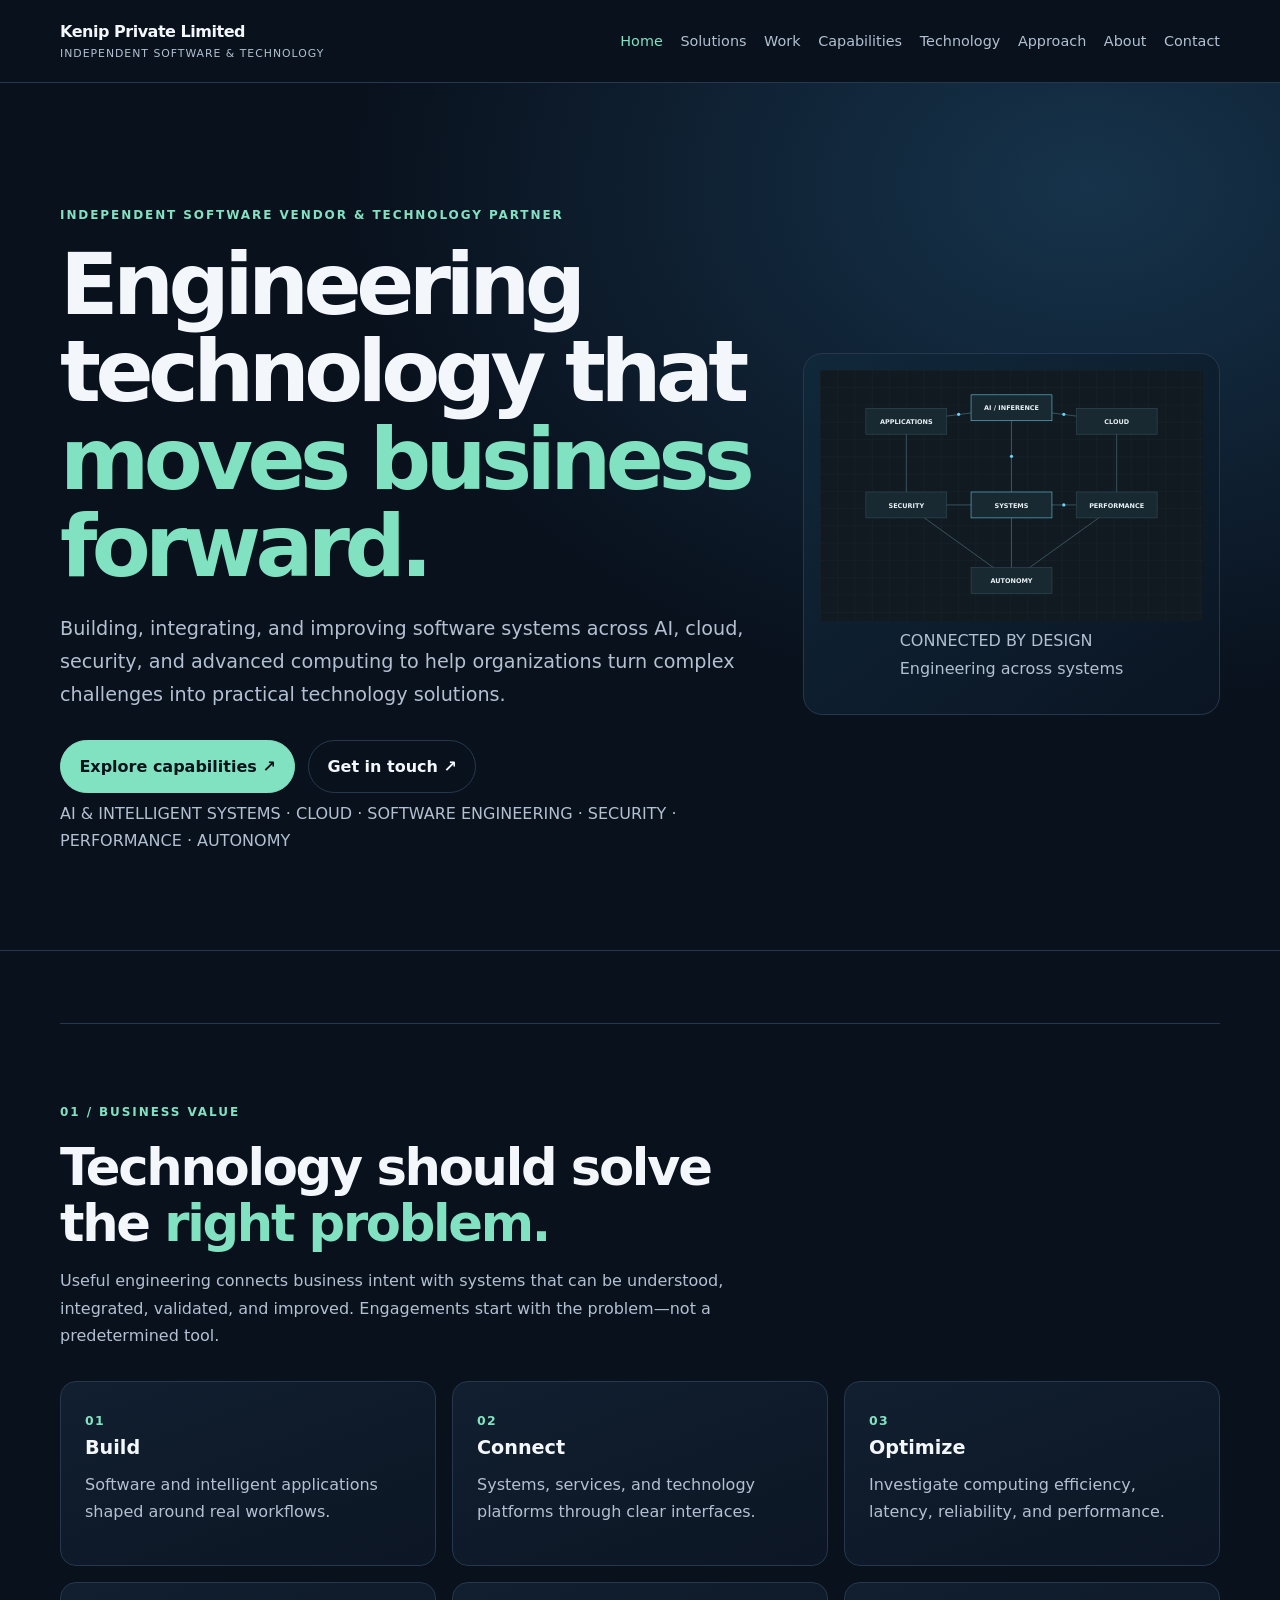
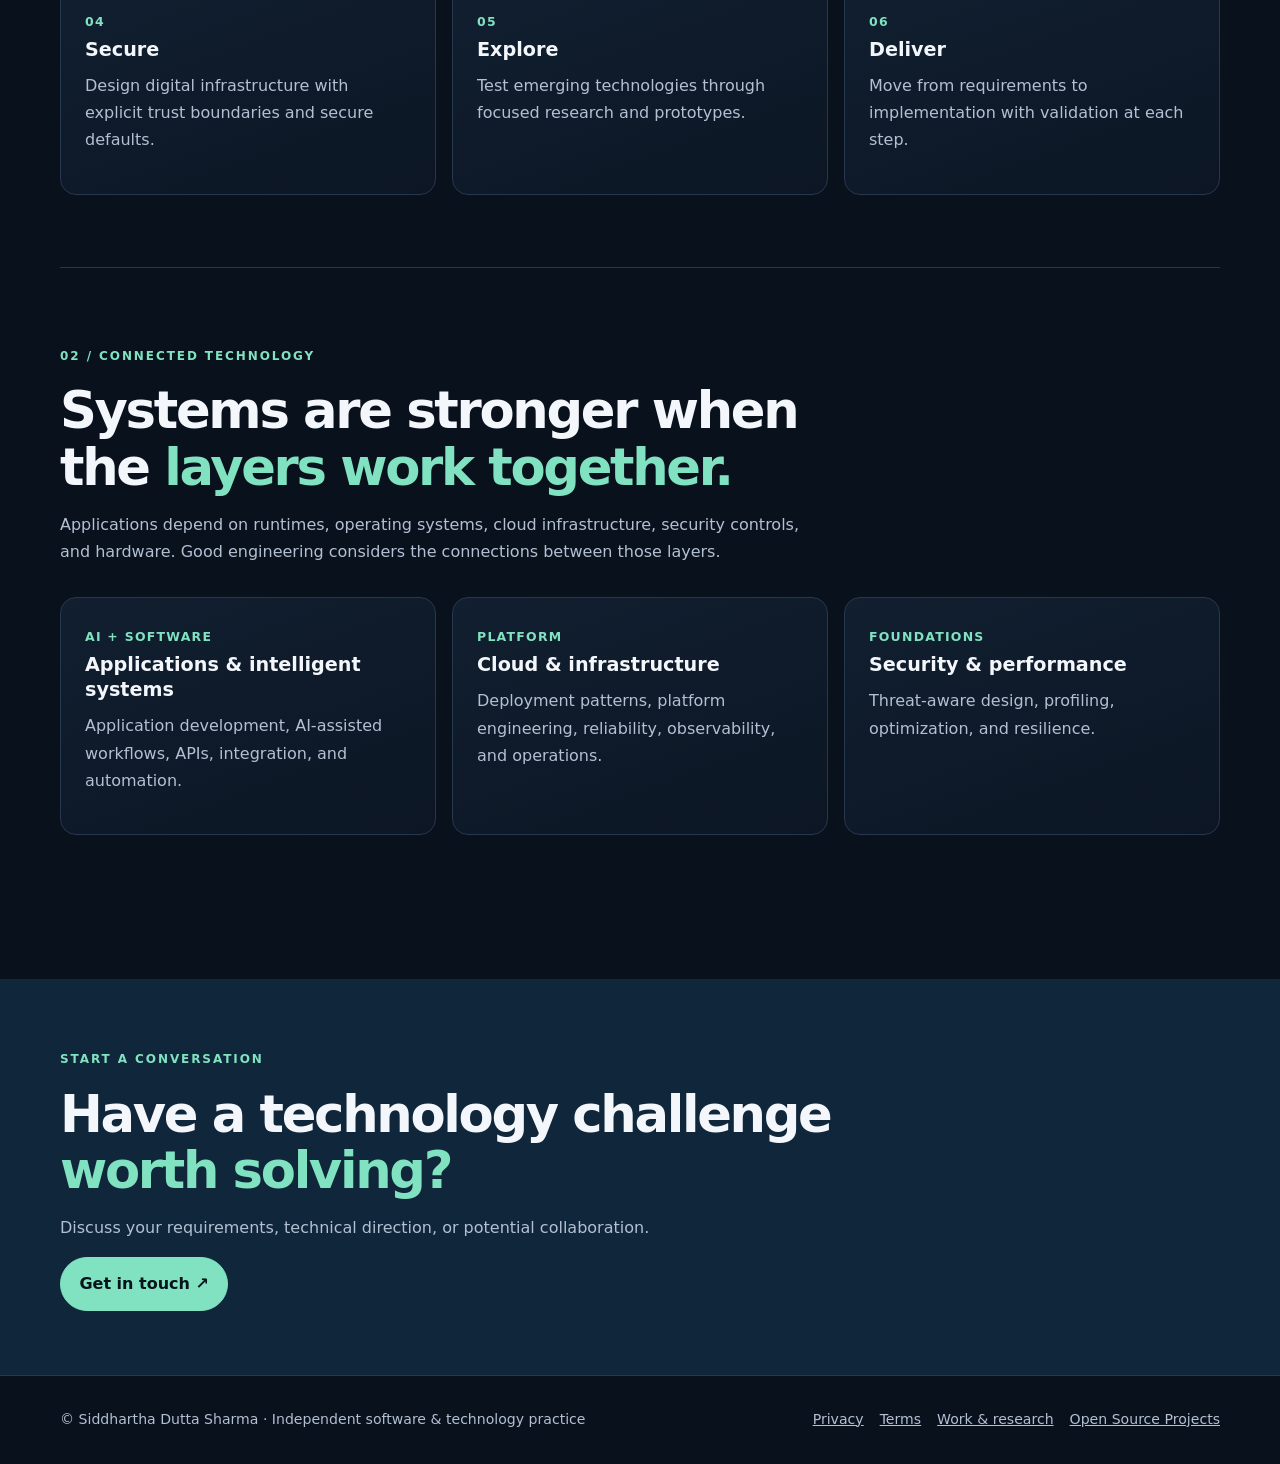
==== index.html @ bc09b428 "Update homepage open-source profile link" ====
<!doctype html><html lang="en">
  <head><meta charset="utf-8">
    <meta name="viewport" content="width=device-width,initial-scale=1">
    <title>Independent Software Vendor & Technology Partner | Siddhartha Dutta Sharma</title>
    <meta name="description" content="Independent software engineering, technology integration, AI, cloud, security, and systems thinking by Siddhartha Dutta Sharma.">
    <meta name="theme-color" content="#09111d"><link rel="stylesheet" href="/assets/css/static-site.css">
    <link rel="canonical" href="https://www.kenip.co.in/">
    <meta property="og:title" content="Independent Software Vendor & Technology Partner | Siddhartha Dutta Sharma">
    <meta property="og:description" content="Independent software engineering, technology integration, AI, cloud, security, and systems thinking by Siddhartha Dutta Sharma.">
    <meta property="og:type" content="website">
  </head><body><a class="skip-link" href="#main">Skip to content</a>
    <header class="site-header"><div class="wrap header-inner"><a class="brand" href="/">Kenip Private Limited
      <small>Independent software &amp; technology</small></a>
      <nav class="nav" aria-label="Main navigation">
        <a href="/" aria-current="page">Home</a>
        <a href="solutions/">Solutions</a><a href="/work/">Work</a>
        <a href="capabilities/">Capabilities</a><a href="/technology/">Technology</a>
        <a href="approach/">Approach</a><a href="/about/">About</a>
        <a href="contact/">Contact</a></nav></div></header><main id="main">
          <section class="hero"><div class="wrap hero-grid"><div><p class="eyebrow">Independent Software Vendor &amp; Technology Partner</p>
            <h1>Engineering technology that <em>moves business forward.</em></h1>
            <p class="lead">Building, integrating, and improving software systems across AI, cloud, security, and advanced computing to help organizations turn complex challenges into practical technology solutions.</p><div class="actions">
              <a class="button primary" href="capabilities/">Explore capabilities ↗</a>
              <a class="button secondary" href="contact/">Get in touch ↗</a></div><p class="muted">AI &amp; INTELLIGENT SYSTEMS · CLOUD · SOFTWARE ENGINEERING · SECURITY · PERFORMANCE · AUTONOMY</p></div>
            <div class="hero-art"><img src="assets/svg/hero-network.svg" alt="Connected technology systems illustration">
              <p class="muted">CONNECTED BY DESIGN<br>Engineering across systems</p></div></div></section><section class="section">
                <div class="wrap"><section class="section"><div class="section-head"><p class="eyebrow">01 / Business value</p><h2>Technology should solve the <em>right problem.</em></h2>
                  <p class="muted">Useful engineering connects business intent with systems that can be understood, integrated, validated, and improved. Engagements start with the problem—not a predetermined tool.</p></div>
                  <div class="cards"><article class="card"><span class="number">01</span><h3>Build</h3><p>Software and intelligent applications shaped around real workflows.</p>
                  </article><article class="card"><span class="number">02</span><h3>Connect</h3><p>Systems, services, and technology platforms through clear interfaces.</p></article>
                    <article class="card"><span class="number">03</span><h3>Optimize</h3><p>Investigate computing efficiency, latency, reliability, and performance.</p></article>
                    <article class="card"><span class="number">04</span><h3>Secure</h3><p>Design digital infrastructure with explicit trust boundaries and secure defaults.</p></article>
                    <article class="card"><span class="number">05</span><h3>Explore</h3><p>Test emerging technologies through focused research and prototypes.</p></article>
                    <article class="card"><span class="number">06</span><h3>Deliver</h3><p>Move from requirements to implementation with validation at each step.</p></article></div>
                </section><section class="section"><div class="section-head"><p class="eyebrow">02 / Connected technology</p><h2>Systems are stronger when the <em>layers work together.</em></h2>
                  <p class="muted">Applications depend on runtimes, operating systems, cloud infrastructure, security controls, and hardware. Good engineering considers the connections between those layers.</p></div>
                  <div class="cards"><article class="card"><span class="number">AI + SOFTWARE</span><h3>Applications & intelligent systems</h3><p>Application development, AI-assisted workflows, APIs, integration, and automation.</p>
                  </article><article class="card"><span class="number">PLATFORM</span><h3>Cloud & infrastructure</h3><p>Deployment patterns, platform engineering, reliability, observability, and operations.</p></article>
                    <article class="card"><span class="number">FOUNDATIONS</span><h3>Security & performance</h3><p>Threat-aware design, profiling, optimization, and resilience.</p></article></div></section></div></section>
          <section class="closing"><div class="wrap"><p class="eyebrow">Start a conversation</p><h2>Have a technology challenge <em>worth solving?</em></h2>
            <p class="muted">Discuss your requirements, technical direction, or potential collaboration.</p><a class="button primary" href="/contact/">Get in touch ↗</a></div></section>
        </main><footer class="site-footer"><div class="wrap footer-inner"><span>© Siddhartha Dutta Sharma · Independent software &amp; technology practice</span><div class="footer-links">
          <a href="/privacy/">Privacy</a><a href="/terms/">Terms</a><a href="/work/">Work &amp; research</a><a href="https://github.com/Sidzeppelin95">Open Source Projects</a></div></div></footer></body></html>
---- assets/css/static-site.css ----
:root{color-scheme:dark;--bg:#09111d;--panel:#101d2d;--line:#26384d;--text:#f3f6fb;--muted:#b2c0d2;--accent:#80e2c0;--blue:#9dbdff;--max:1160px}*{box-sizing:border-box}html{scroll-behavior:smooth}body{margin:0;background:var(--bg);color:var(--text);font:16px/1.7 Inter,ui-sans-serif,system-ui,-apple-system,BlinkMacSystemFont,"Segoe UI",sans-serif}a{color:inherit}a:focus-visible{outline:3px solid var(--accent);outline-offset:4px}.skip-link{position:absolute;left:-9999px;top:1rem;background:var(--accent);color:#06131a;padding:.7rem 1rem;z-index:10}.skip-link:focus{left:1rem}.wrap{width:min(calc(100% - 2.5rem),var(--max));margin-inline:auto}.site-header{border-bottom:1px solid var(--line);background:#09111df2}.header-inner{display:flex;align-items:center;justify-content:space-between;gap:2rem;min-height:82px}.brand{text-decoration:none;font-weight:750;letter-spacing:-.03em}.brand small{display:block;font-size:.68rem;color:var(--muted);font-weight:500;letter-spacing:.09em;text-transform:uppercase}.nav{display:flex;gap:1.1rem;flex-wrap:wrap}.nav a{font-size:.9rem;color:var(--muted);text-decoration:none}.nav a:hover,.nav a[aria-current=page]{color:var(--accent)}.eyebrow{color:var(--accent);font-size:.75rem;font-weight:750;letter-spacing:.16em;text-transform:uppercase}.hero{padding:clamp(4rem,9vw,8rem) 0 5rem;background:radial-gradient(ellipse at 85% 12%,#16334b 0,transparent 48%)}.hero-grid{display:grid;grid-template-columns:minmax(0,1.25fr) minmax(260px,.75fr);align-items:center;gap:3rem}.hero h1{font-size:clamp(2.8rem,6.7vw,5.8rem);line-height:1.02;letter-spacing:-.065em;margin:.4rem 0 1.4rem;max-width:850px}.hero h1 em,h2 em{font-style:normal;color:var(--accent)}.lead{font-size:clamp(1.05rem,1.5vw,1.28rem);color:var(--muted);max-width:720px}.hero-art{border:1px solid var(--line);background:linear-gradient(145deg,#10283a,#0b1523);border-radius:1.2rem;padding:1rem;min-height:250px;display:grid;place-items:center}.hero-art img{width:100%;max-width:420px;height:auto}.actions{display:flex;gap:.8rem;flex-wrap:wrap;margin-top:1.8rem}.button{display:inline-block;text-decoration:none;border:1px solid var(--accent);border-radius:999px;padding:.75rem 1.15rem;font-weight:700}.button.primary{background:var(--accent);color:#07131b}.button.secondary{border-color:var(--line)}.section{padding:4.5rem 0;border-top:1px solid var(--line)}h2{font-size:clamp(2rem,4vw,3.4rem);line-height:1.1;letter-spacing:-.045em;margin:.4rem 0 1rem}h3{font-size:1.2rem;line-height:1.3;margin:.2rem 0 .6rem}p{margin:.4rem 0 1rem}.muted{color:var(--muted)}.section-head{max-width:740px;margin-bottom:2rem}.cards{display:grid;grid-template-columns:repeat(3,minmax(0,1fr));gap:1rem}.card{border:1px solid var(--line);border-radius:1rem;padding:1.5rem;background:linear-gradient(160deg,#111f30,#0c1624)}.card p{color:var(--muted)}.number{color:var(--accent);font-size:.78rem;letter-spacing:.1em;font-weight:750}.text-link{color:var(--accent);text-decoration-thickness:1px;text-underline-offset:4px}.list{display:grid;gap:1rem;padding:0;list-style:none}.list li{padding:1.1rem 1.3rem;border-left:2px solid var(--accent);background:#0d1928}.closing{padding:4rem 0;background:#10263a}.closing h2{max-width:800px}.site-footer{border-top:1px solid var(--line);padding:2rem 0;color:var(--muted);font-size:.88rem}.footer-inner{display:flex;justify-content:space-between;gap:1rem;flex-wrap:wrap}.footer-links{display:flex;gap:1rem;flex-wrap:wrap}.footer-links a{color:var(--muted)}.prose{max-width:820px}.prose h2{font-size:1.8rem;margin-top:2.5rem}.breadcrumb{color:var(--muted);font-size:.9rem;margin-bottom:1.2rem}.pill{display:inline-block;border:1px solid var(--line);border-radius:99px;padding:.25rem .65rem;margin:.25rem .25rem 0 0;color:var(--muted);font-size:.82rem}@media(max-width:850px){.hero-grid{grid-template-columns:1fr}.hero-art{min-height:190px}.cards{grid-template-columns:repeat(2,minmax(0,1fr))}.header-inner{align-items:flex-start;flex-direction:column;padding:1rem 0;gap:.8rem}.nav{gap:.7rem 1rem}}@media(max-width:560px){.wrap{width:min(calc(100% - 1.5rem),var(--max))}.cards{grid-template-columns:1fr}.hero{padding-top:3.5rem}.nav a{font-size:.82rem}.section{padding:3.2rem 0}}@media(prefers-reduced-motion:reduce){html{scroll-behavior:auto}}
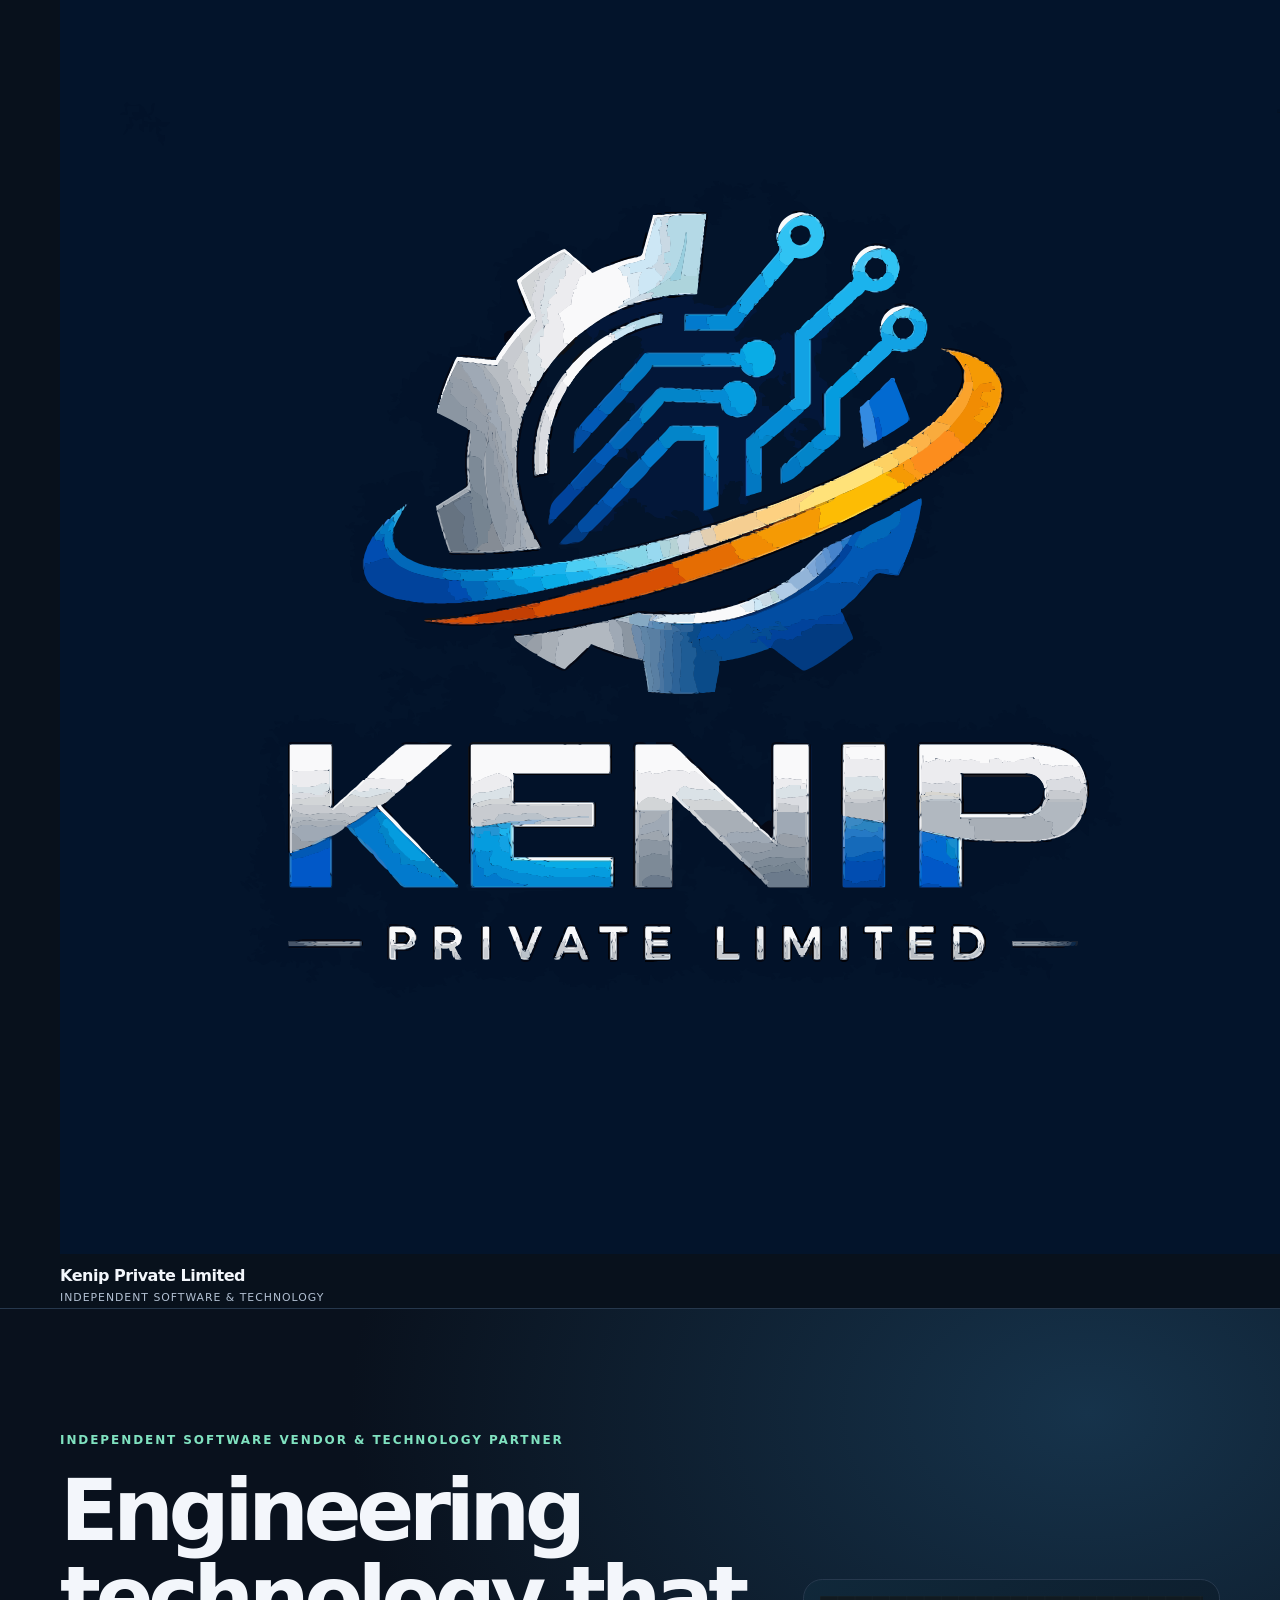
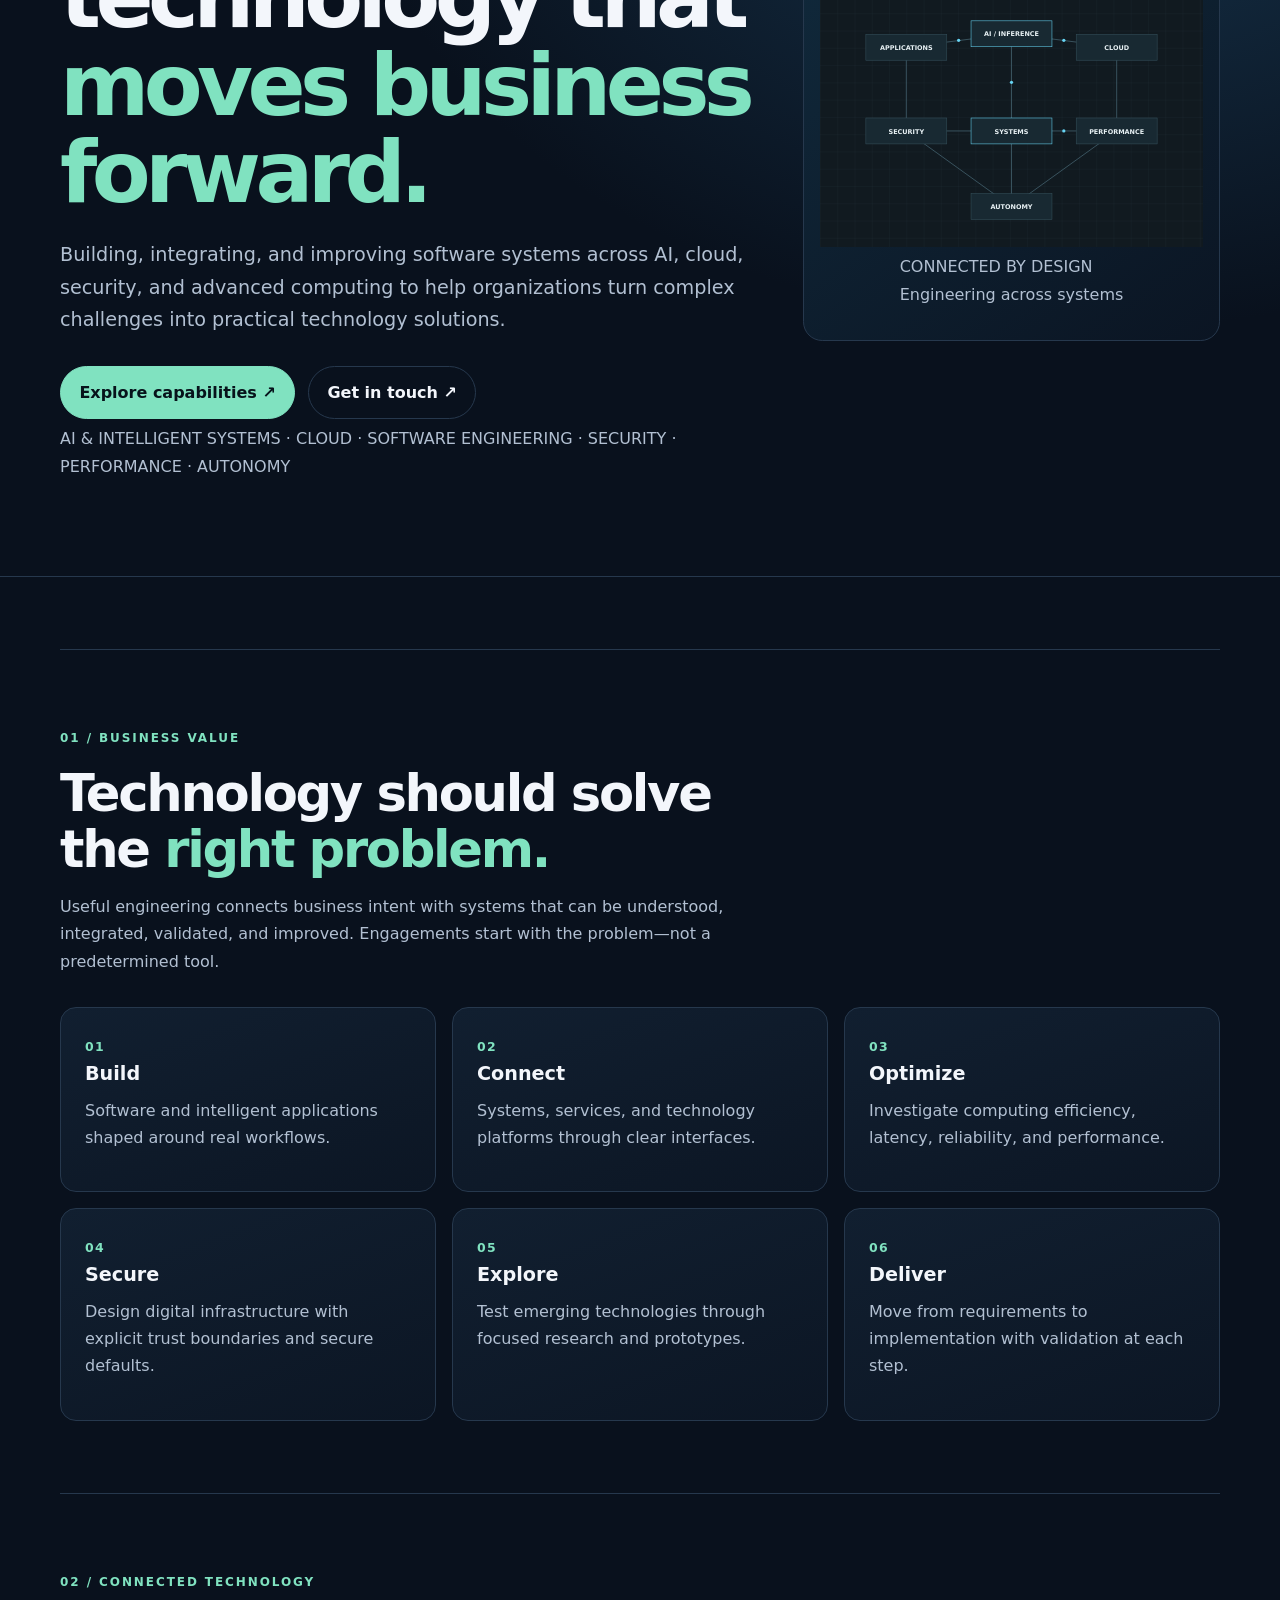
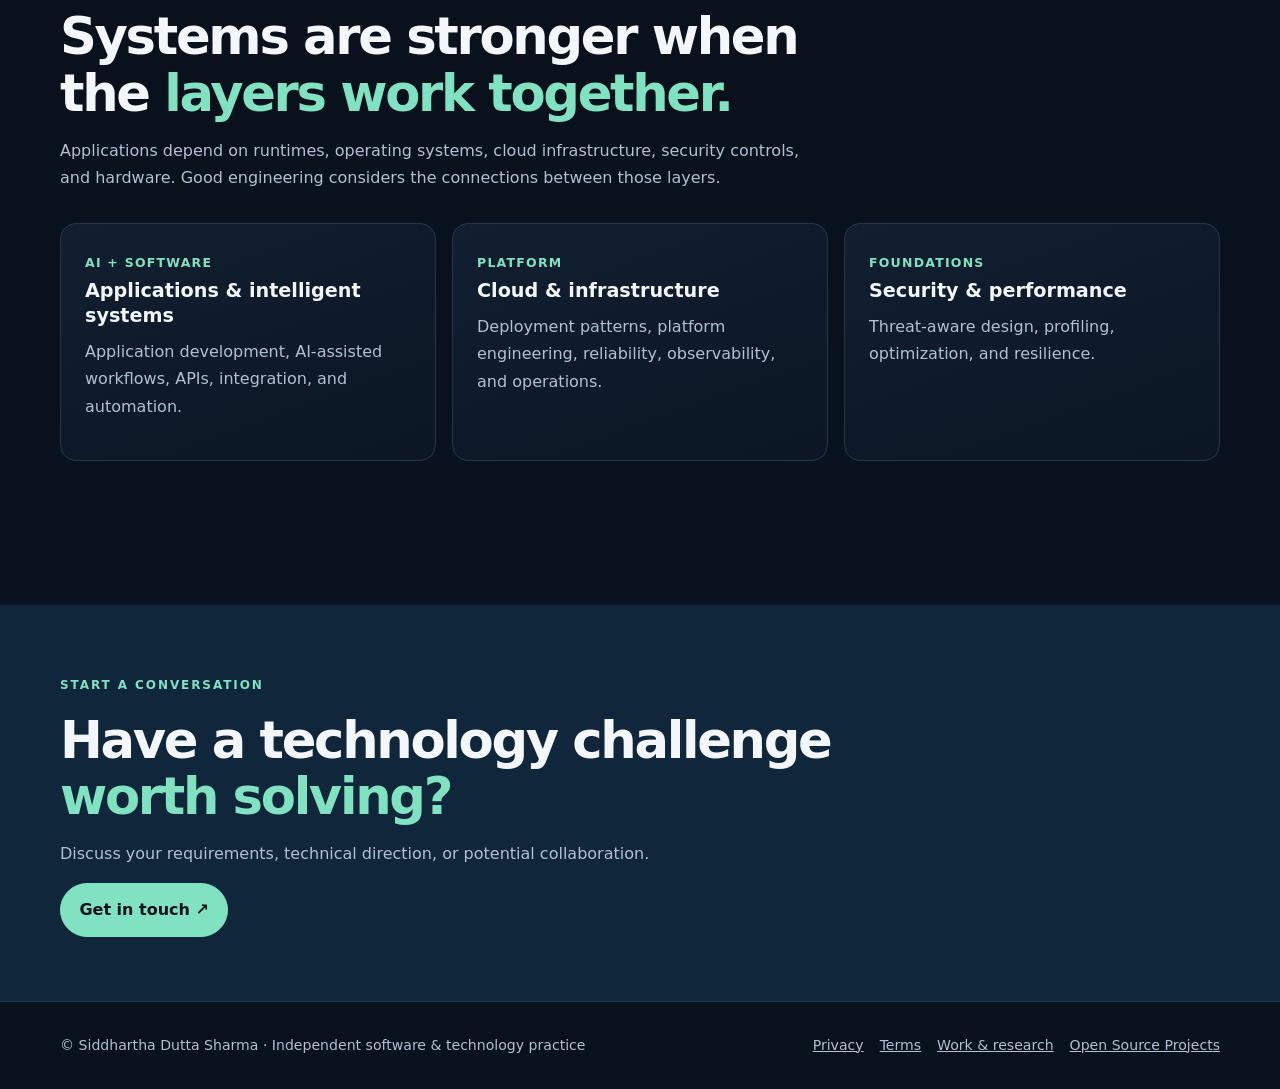
==== commit 7728bcc0: "Add logo element to homepage brand" ====
--- a/index.html
+++ b/index.html
@@ -9,8 +9,8 @@
     <meta property="og:description" content="Independent software engineering, technology integration, AI, cloud, security, and systems thinking by Siddhartha Dutta Sharma.">
     <meta property="og:type" content="website">
   </head><body><a class="skip-link" href="#main">Skip to content</a>
-    <header class="site-header"><div class="wrap header-inner"><a class="brand" href="/">Kenip Private Limited
-      <small>Independent software &amp; technology</small></a>
+    <header class="site-header"><div class="wrap header-inner"><a class="brand" href="/"><img class="brand-logo" src="/assets/svg/Logo.svg" alt="" aria-hidden="true"><span class="brand-copy">Kenip Private Limited
+      <small>Independent software &amp; technology</small></span></a>
       <nav class="nav" aria-label="Main navigation">
         <a href="/" aria-current="page">Home</a>
         <a href="solutions/">Solutions</a><a href="/work/">Work</a>
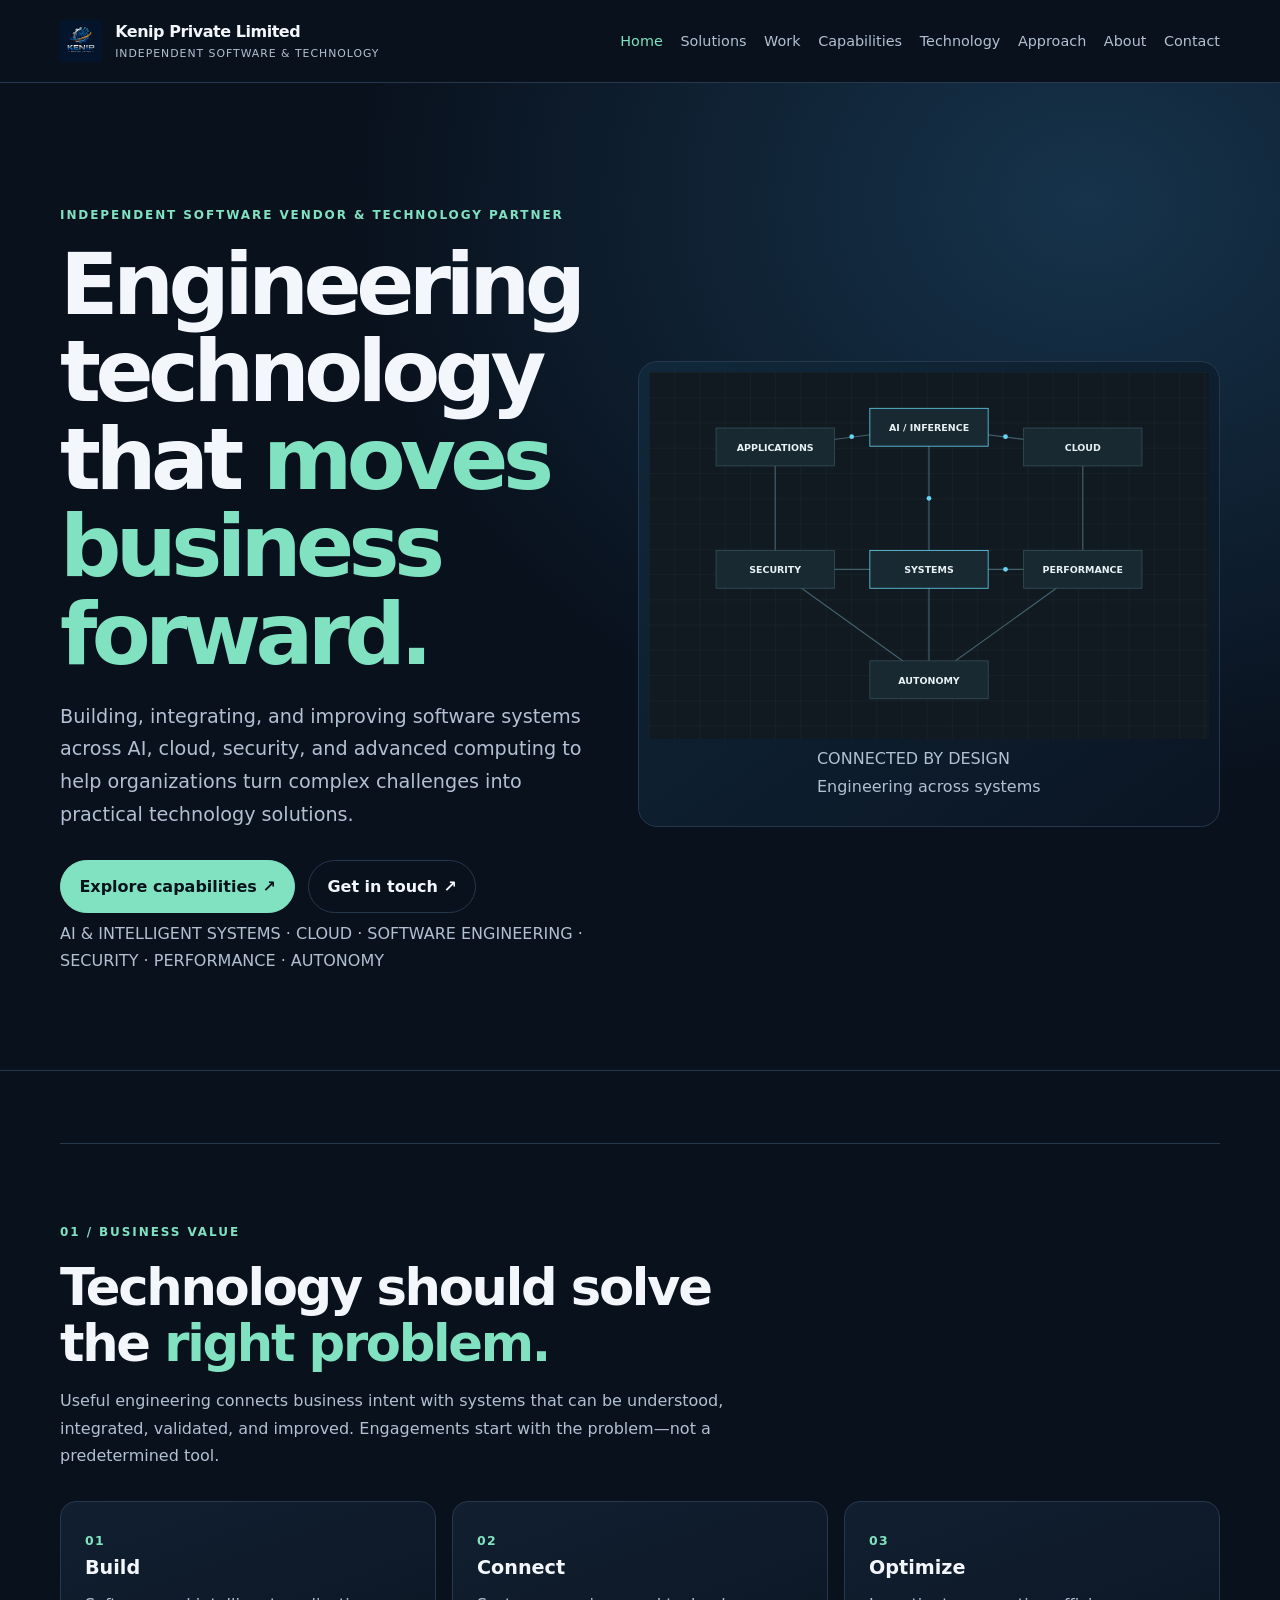
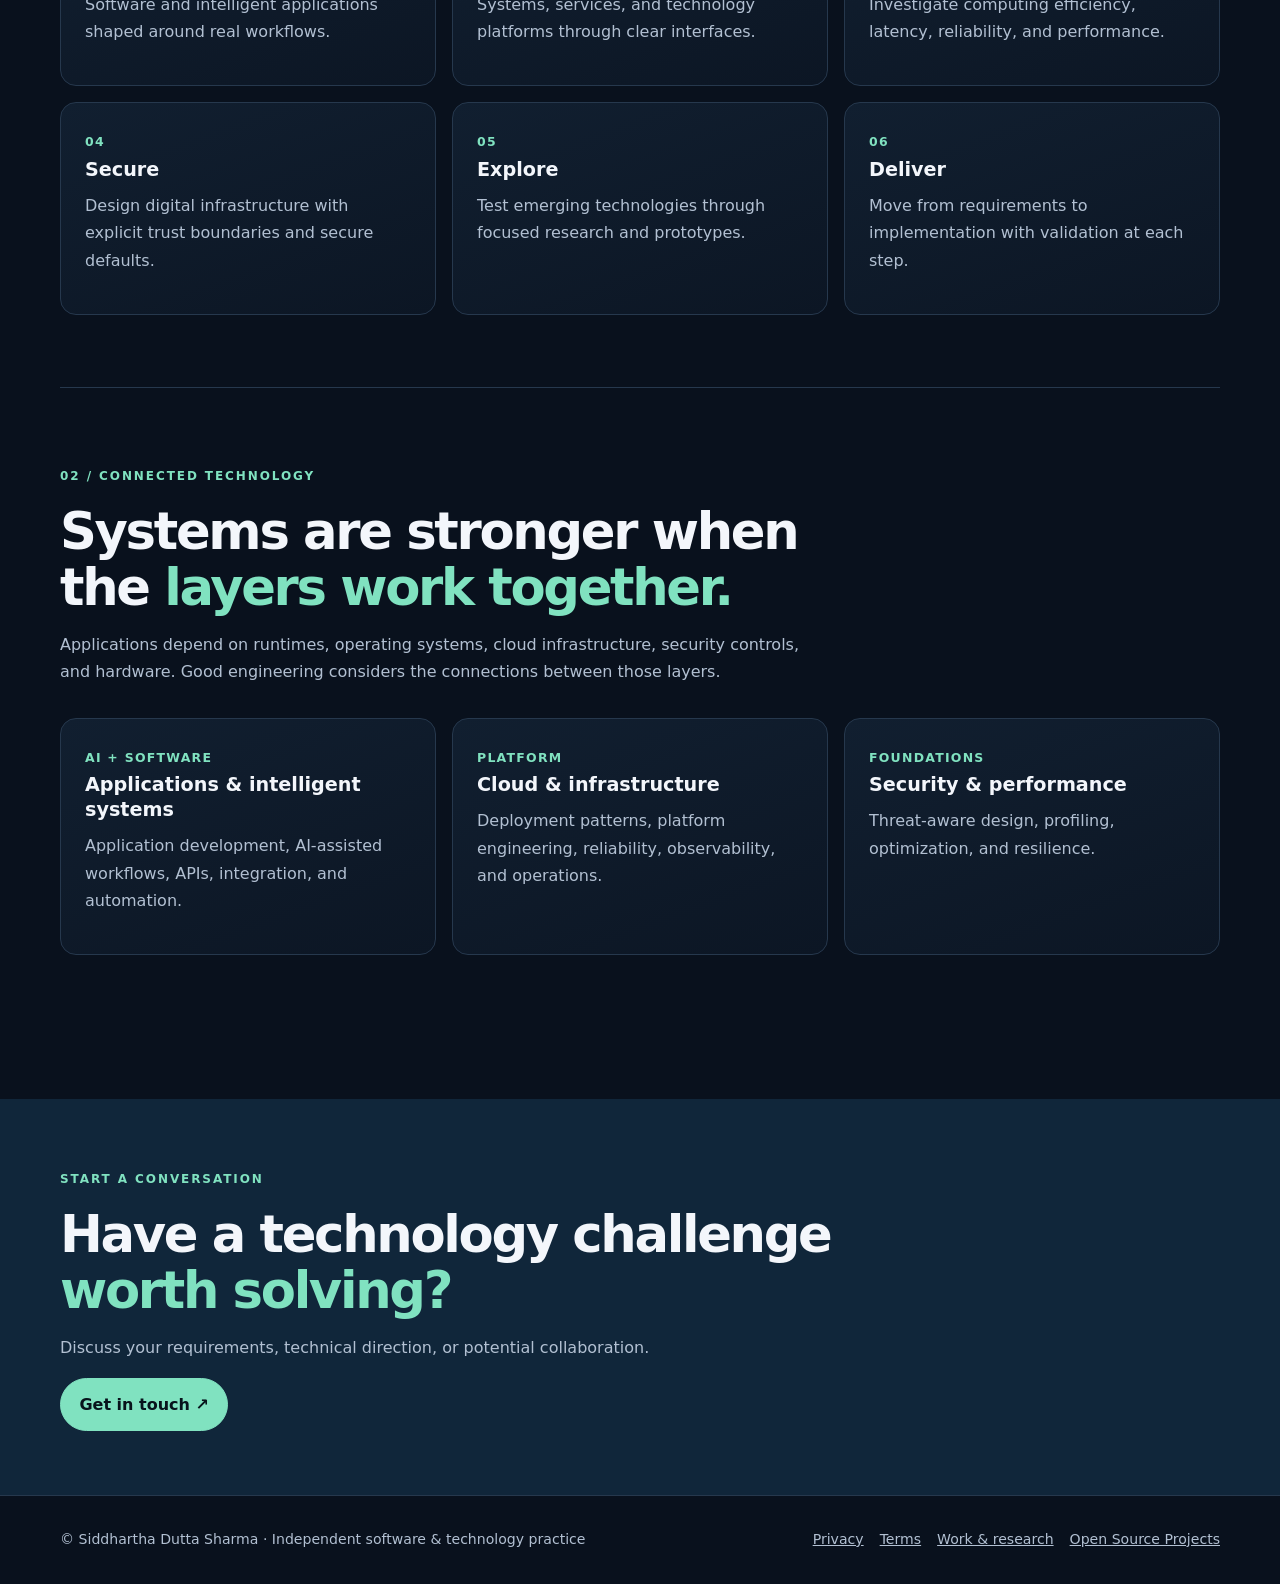
==== commit de1f614c: "Scope homepage brand styling to homepage" ====
--- a/index.html
+++ b/index.html
@@ -9,7 +9,7 @@
     <meta property="og:description" content="Independent software engineering, technology integration, AI, cloud, security, and systems thinking by Siddhartha Dutta Sharma.">
     <meta property="og:type" content="website">
   </head><body><a class="skip-link" href="#main">Skip to content</a>
-    <header class="site-header"><div class="wrap header-inner"><a class="brand" href="/"><img class="brand-logo" src="/assets/svg/Logo.svg" alt="" aria-hidden="true"><span class="brand-copy">Kenip Private Limited
+    <header class="site-header"><div class="wrap header-inner"><a class="brand homepage-brand" href="/"><img class="brand-logo" src="/assets/svg/Logo.svg" alt="" aria-hidden="true"><span class="brand-copy">Kenip Private Limited
       <small>Independent software &amp; technology</small></span></a>
       <nav class="nav" aria-label="Main navigation">
         <a href="/" aria-current="page">Home</a>
--- a/assets/css/static-site.css
+++ b/assets/css/static-site.css
@@ -1 +1 @@
-:root{color-scheme:dark;--bg:#09111d;--panel:#101d2d;--line:#26384d;--text:#f3f6fb;--muted:#b2c0d2;--accent:#80e2c0;--blue:#9dbdff;--max:1160px}*{box-sizing:border-box}html{scroll-behavior:smooth}body{margin:0;background:var(--bg);color:var(--text);font:16px/1.7 Inter,ui-sans-serif,system-ui,-apple-system,BlinkMacSystemFont,"Segoe UI",sans-serif}a{color:inherit}a:focus-visible{outline:3px solid var(--accent);outline-offset:4px}.skip-link{position:absolute;left:-9999px;top:1rem;background:var(--accent);color:#06131a;padding:.7rem 1rem;z-index:10}.skip-link:focus{left:1rem}.wrap{width:min(calc(100% - 2.5rem),var(--max));margin-inline:auto}.site-header{border-bottom:1px solid var(--line);background:#09111df2}.header-inner{display:flex;align-items:center;justify-content:space-between;gap:2rem;min-height:82px}.brand{text-decoration:none;font-weight:750;letter-spacing:-.03em}.brand small{display:block;font-size:.68rem;color:var(--muted);font-weight:500;letter-spacing:.09em;text-transform:uppercase}.nav{display:flex;gap:1.1rem;flex-wrap:wrap}.nav a{font-size:.9rem;color:var(--muted);text-decoration:none}.nav a:hover,.nav a[aria-current=page]{color:var(--accent)}.eyebrow{color:var(--accent);font-size:.75rem;font-weight:750;letter-spacing:.16em;text-transform:uppercase}.hero{padding:clamp(4rem,9vw,8rem) 0 5rem;background:radial-gradient(ellipse at 85% 12%,#16334b 0,transparent 48%)}.hero-grid{display:grid;grid-template-columns:minmax(0,1.25fr) minmax(260px,.75fr);align-items:center;gap:3rem}.hero h1{font-size:clamp(2.8rem,6.7vw,5.8rem);line-height:1.02;letter-spacing:-.065em;margin:.4rem 0 1.4rem;max-width:850px}.hero h1 em,h2 em{font-style:normal;color:var(--accent)}.lead{font-size:clamp(1.05rem,1.5vw,1.28rem);color:var(--muted);max-width:720px}.hero-art{border:1px solid var(--line);background:linear-gradient(145deg,#10283a,#0b1523);border-radius:1.2rem;padding:1rem;min-height:250px;display:grid;place-items:center}.hero-art img{width:100%;max-width:420px;height:auto}.actions{display:flex;gap:.8rem;flex-wrap:wrap;margin-top:1.8rem}.button{display:inline-block;text-decoration:none;border:1px solid var(--accent);border-radius:999px;padding:.75rem 1.15rem;font-weight:700}.button.primary{background:var(--accent);color:#07131b}.button.secondary{border-color:var(--line)}.section{padding:4.5rem 0;border-top:1px solid var(--line)}h2{font-size:clamp(2rem,4vw,3.4rem);line-height:1.1;letter-spacing:-.045em;margin:.4rem 0 1rem}h3{font-size:1.2rem;line-height:1.3;margin:.2rem 0 .6rem}p{margin:.4rem 0 1rem}.muted{color:var(--muted)}.section-head{max-width:740px;margin-bottom:2rem}.cards{display:grid;grid-template-columns:repeat(3,minmax(0,1fr));gap:1rem}.card{border:1px solid var(--line);border-radius:1rem;padding:1.5rem;background:linear-gradient(160deg,#111f30,#0c1624)}.card p{color:var(--muted)}.number{color:var(--accent);font-size:.78rem;letter-spacing:.1em;font-weight:750}.text-link{color:var(--accent);text-decoration-thickness:1px;text-underline-offset:4px}.list{display:grid;gap:1rem;padding:0;list-style:none}.list li{padding:1.1rem 1.3rem;border-left:2px solid var(--accent);background:#0d1928}.closing{padding:4rem 0;background:#10263a}.closing h2{max-width:800px}.site-footer{border-top:1px solid var(--line);padding:2rem 0;color:var(--muted);font-size:.88rem}.footer-inner{display:flex;justify-content:space-between;gap:1rem;flex-wrap:wrap}.footer-links{display:flex;gap:1rem;flex-wrap:wrap}.footer-links a{color:var(--muted)}.prose{max-width:820px}.prose h2{font-size:1.8rem;margin-top:2.5rem}.breadcrumb{color:var(--muted);font-size:.9rem;margin-bottom:1.2rem}.pill{display:inline-block;border:1px solid var(--line);border-radius:99px;padding:.25rem .65rem;margin:.25rem .25rem 0 0;color:var(--muted);font-size:.82rem}@media(max-width:850px){.hero-grid{grid-template-columns:1fr}.hero-art{min-height:190px}.cards{grid-template-columns:repeat(2,minmax(0,1fr))}.header-inner{align-items:flex-start;flex-direction:column;padding:1rem 0;gap:.8rem}.nav{gap:.7rem 1rem}}@media(max-width:560px){.wrap{width:min(calc(100% - 1.5rem),var(--max))}.cards{grid-template-columns:1fr}.hero{padding-top:3.5rem}.nav a{font-size:.82rem}.section{padding:3.2rem 0}}@media(prefers-reduced-motion:reduce){html{scroll-behavior:auto}}+:root{color-scheme:dark;--bg:#09111d;--panel:#101d2d;--line:#26384d;--text:#f3f6fb;--muted:#b2c0d2;--accent:#80e2c0;--blue:#9dbdff;--max:1160px}*{box-sizing:border-box}html{scroll-behavior:smooth}body{margin:0;background:var(--bg);color:var(--text);font:16px/1.7 Inter,ui-sans-serif,system-ui,-apple-system,BlinkMacSystemFont,"Segoe UI",sans-serif}a{color:inherit}a:focus-visible{outline:3px solid var(--accent);outline-offset:4px}.skip-link{position:absolute;left:-9999px;top:1rem;background:var(--accent);color:#06131a;padding:.7rem 1rem;z-index:10}.skip-link:focus{left:1rem}.wrap{width:min(calc(100% - 2.5rem),var(--max));margin-inline:auto}.site-header{border-bottom:1px solid var(--line);background:#09111df2}.header-inner{display:flex;align-items:center;justify-content:space-between;gap:2rem;min-height:82px}.brand{display:inline-flex;align-items:center;gap:.8rem;text-decoration:none;font-weight:750;letter-spacing:-.03em}.brand-logo{display:block;width:2.65rem;height:2.65rem;flex:0 0 auto;object-fit:contain}.brand-copy{display:block}.brand small{display:block;font-size:.68rem;color:var(--muted);font-weight:500;letter-spacing:.09em;text-transform:uppercase}.nav{display:flex;gap:1.1rem;flex-wrap:wrap}.nav a{font-size:.9rem;color:var(--muted);text-decoration:none}.nav a:hover,.nav a[aria-current=page]{color:var(--accent)}.eyebrow{color:var(--accent);font-size:.75rem;font-weight:750;letter-spacing:.16em;text-transform:uppercase}.hero{padding:clamp(4rem,9vw,8rem) 0 5rem;background:radial-gradient(ellipse at 85% 12%,#16334b 0,transparent 48%)}.hero-grid{display:grid;grid-template-columns:minmax(0,1fr) minmax(0,1.1fr);align-items:center;gap:3rem}.hero h1{font-size:clamp(2.8rem,6.7vw,5.8rem);line-height:1.02;letter-spacing:-.065em;margin:.4rem 0 1.4rem;max-width:850px}.hero h1 em,h2 em{font-style:normal;color:var(--accent)}.lead{font-size:clamp(1.05rem,1.5vw,1.28rem);color:var(--muted);max-width:720px}.hero-art{border:1px solid var(--line);background:linear-gradient(145deg,#10283a,#0b1523);border-radius:1.2rem;padding:.65rem;min-height:250px;display:grid;place-items:center}.hero-art img{display:block;width:100%;max-width:none;height:auto}.actions{display:flex;gap:.8rem;flex-wrap:wrap;margin-top:1.8rem}.button{display:inline-block;text-decoration:none;border:1px solid var(--accent);border-radius:999px;padding:.75rem 1.15rem;font-weight:700}.button.primary{background:var(--accent);color:#07131b}.button.secondary{border-color:var(--line)}.section{padding:4.5rem 0;border-top:1px solid var(--line)}h2{font-size:clamp(2rem,4vw,3.4rem);line-height:1.1;letter-spacing:-.045em;margin:.4rem 0 1rem}h3{font-size:1.2rem;line-height:1.3;margin:.2rem 0 .6rem}p{margin:.4rem 0 1rem}.muted{color:var(--muted)}.section-head{max-width:740px;margin-bottom:2rem}.cards{display:grid;grid-template-columns:repeat(3,minmax(0,1fr));gap:1rem}.card{border:1px solid var(--line);border-radius:1rem;padding:1.5rem;background:linear-gradient(160deg,#111f30,#0c1624)}.card p{color:var(--muted)}.number{color:var(--accent);font-size:.78rem;letter-spacing:.1em;font-weight:750}.text-link{color:var(--accent);text-decoration-thickness:1px;text-underline-offset:4px}.list{display:grid;gap:1rem;padding:0;list-style:none}.list li{padding:1.1rem 1.3rem;border-left:2px solid var(--accent);background:#0d1928}.closing{padding:4rem 0;background:#10263a}.closing h2{max-width:800px}.site-footer{border-top:1px solid var(--line);padding:2rem 0;color:var(--muted);font-size:.88rem}.footer-inner{display:flex;justify-content:space-between;gap:1rem;flex-wrap:wrap}.footer-links{display:flex;gap:1rem;flex-wrap:wrap}.footer-links a{color:var(--muted)}.prose{max-width:820px}.prose h2{font-size:1.8rem;margin-top:2.5rem}.breadcrumb{color:var(--muted);font-size:.9rem;margin-bottom:1.2rem}.pill{display:inline-block;border:1px solid var(--line);border-radius:99px;padding:.25rem .65rem;margin:.25rem .25rem 0 0;color:var(--muted);font-size:.82rem}@media(max-width:850px){.hero-grid{grid-template-columns:1fr}.hero-art{min-height:190px}.cards{grid-template-columns:repeat(2,minmax(0,1fr))}.header-inner{align-items:flex-start;flex-direction:column;padding:1rem 0;gap:.8rem}.nav{gap:.7rem 1rem}}@media(max-width:560px){.wrap{width:min(calc(100% - 1.5rem),var(--max))}.cards{grid-template-columns:1fr}.hero{padding-top:3.5rem}.nav a{font-size:.82rem}.section{padding:3.2rem 0}}@media(prefers-reduced-motion:reduce){html{scroll-behavior:auto}}
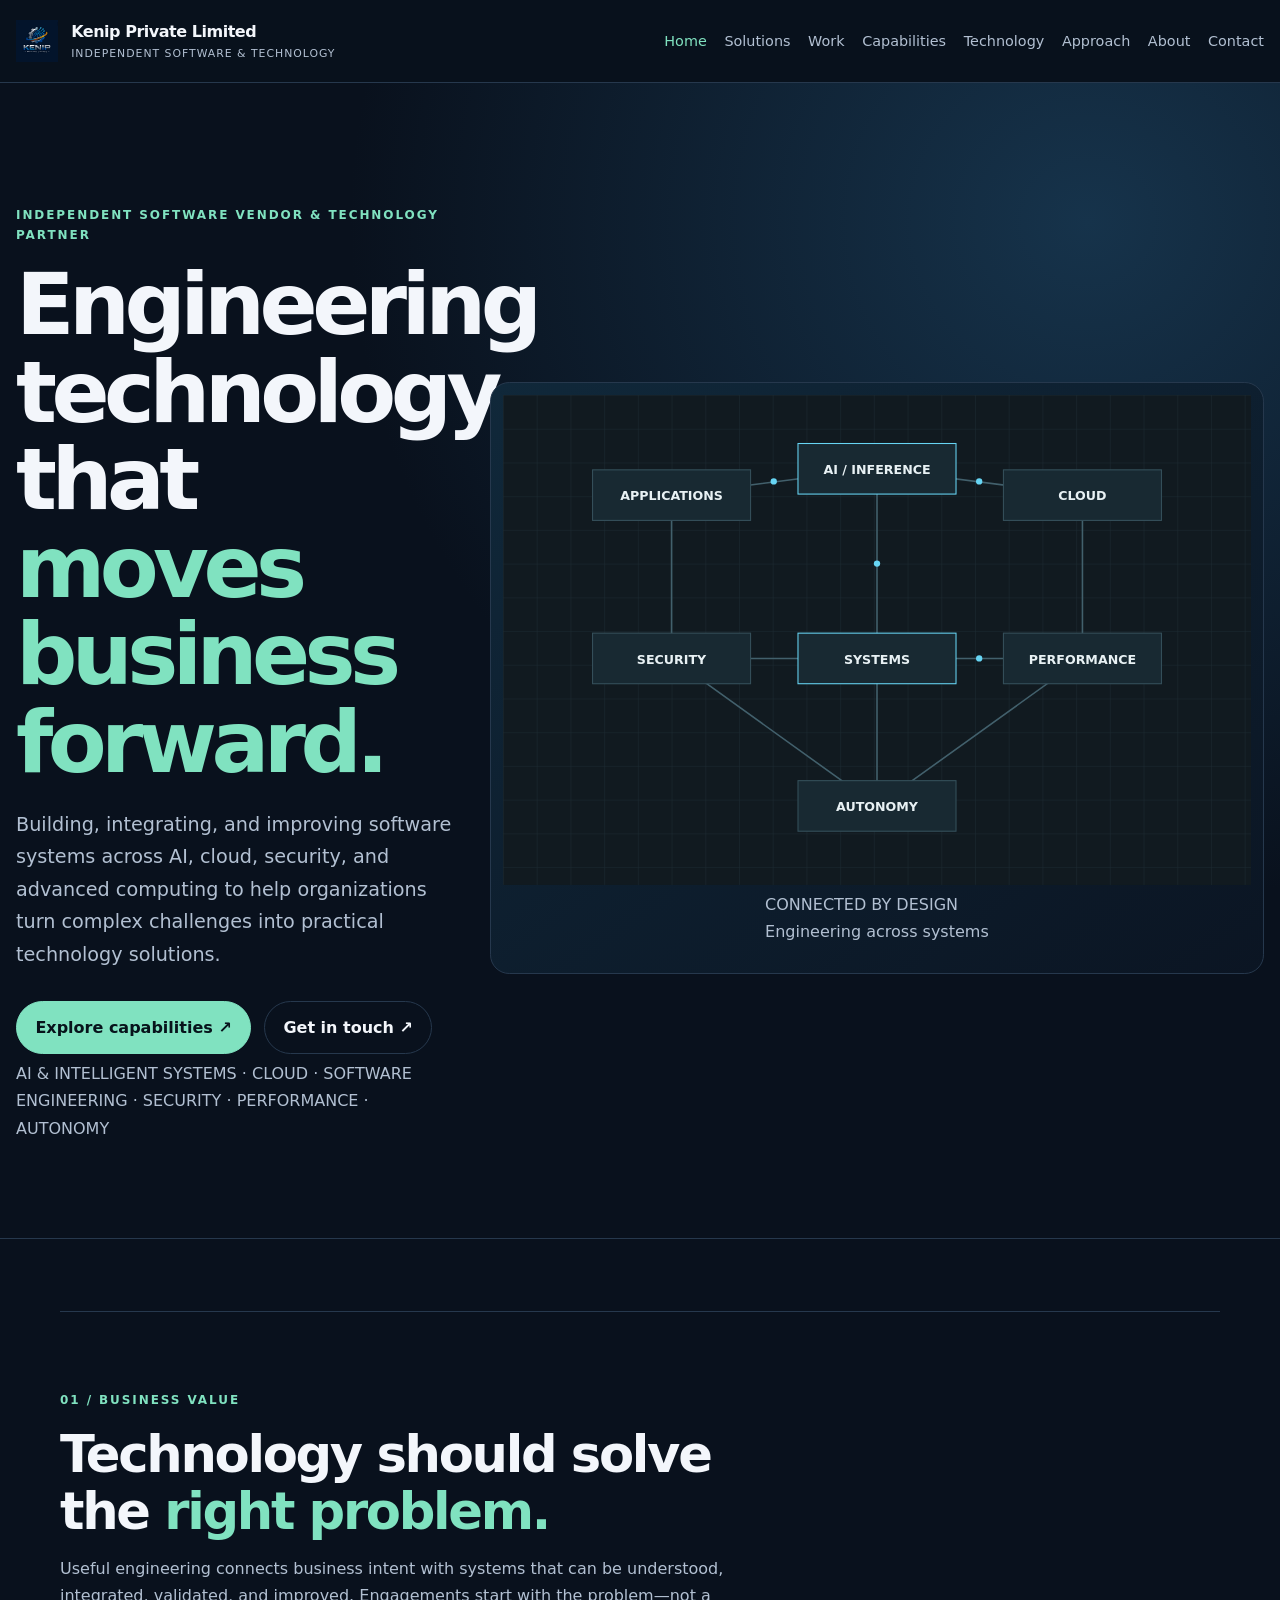
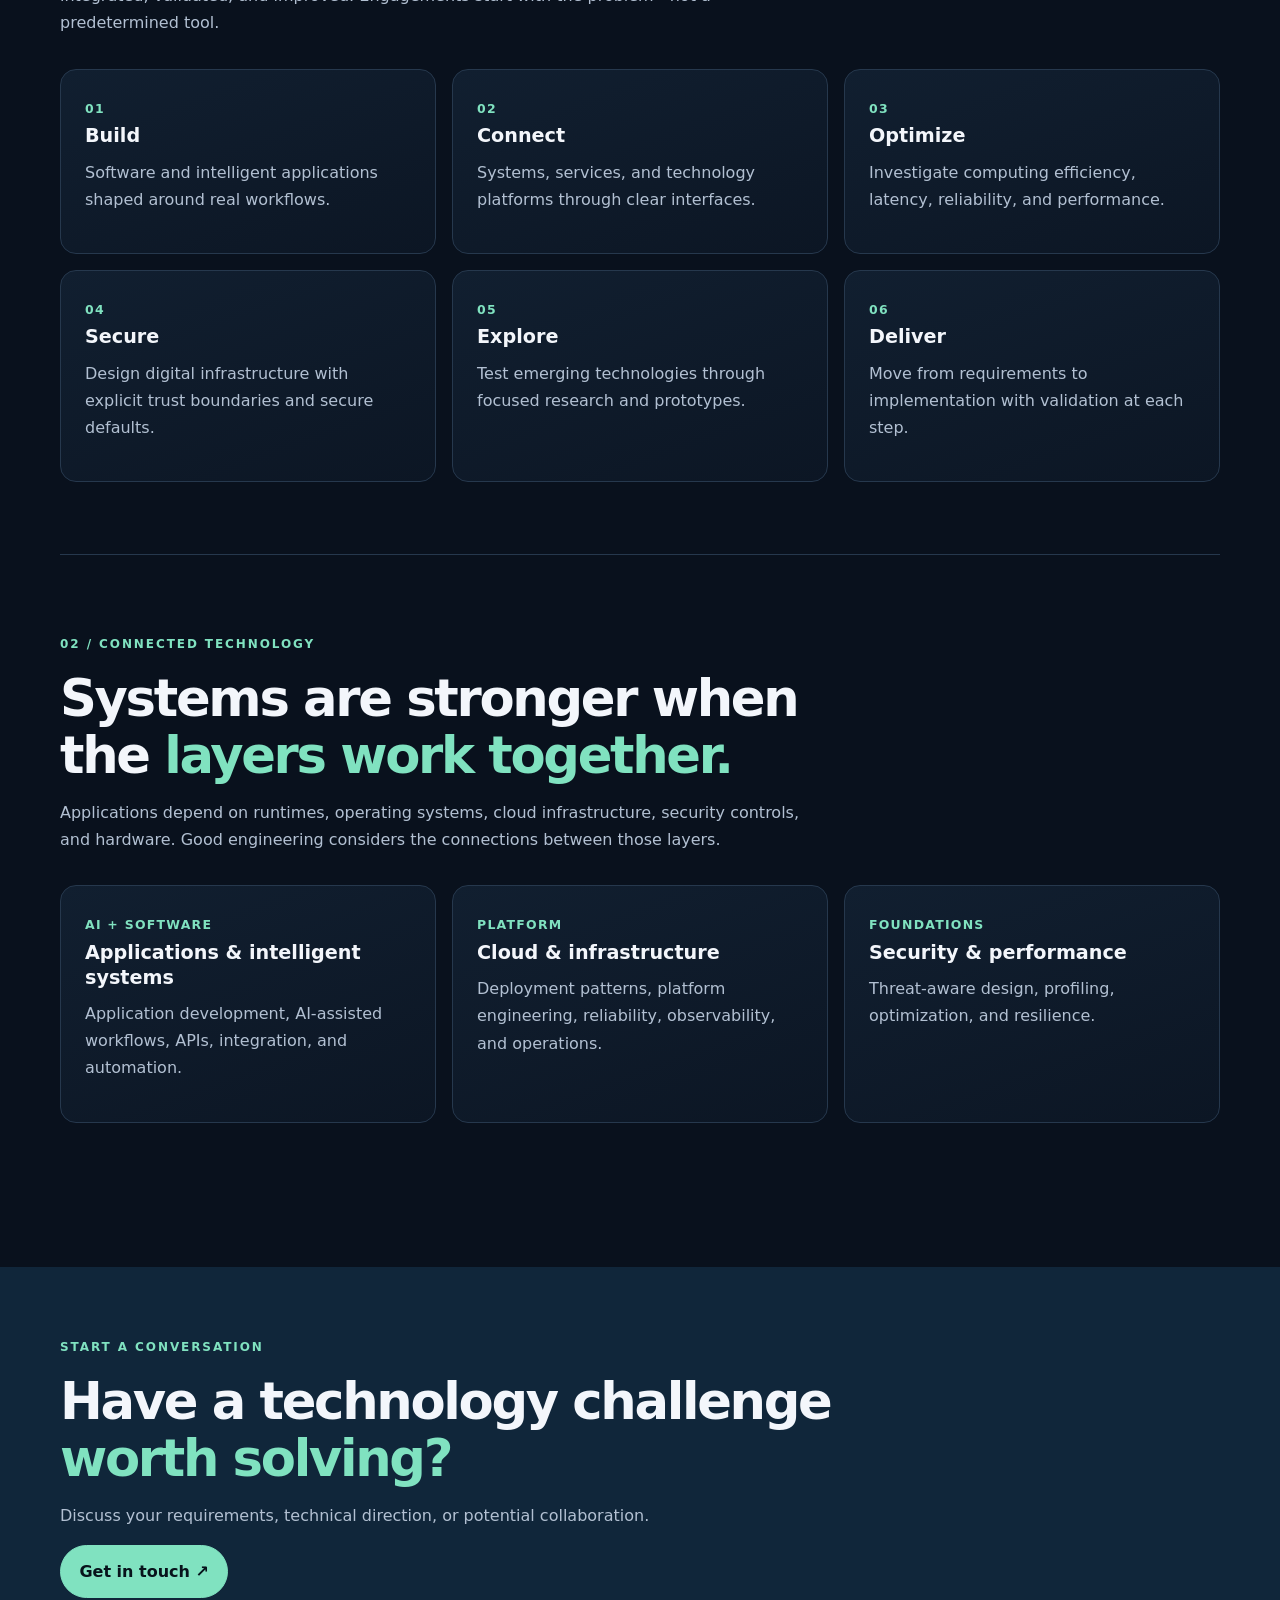
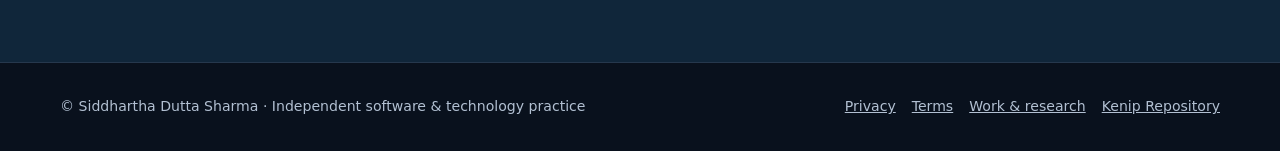
==== commit 90d3daa9: "Position homepage logo and expand responsive hero artwork" ====
--- a/index.html
+++ b/index.html
@@ -40,4 +40,4 @@
           <section class="closing"><div class="wrap"><p class="eyebrow">Start a conversation</p><h2>Have a technology challenge <em>worth solving?</em></h2>
             <p class="muted">Discuss your requirements, technical direction, or potential collaboration.</p><a class="button primary" href="/contact/">Get in touch ↗</a></div></section>
         </main><footer class="site-footer"><div class="wrap footer-inner"><span>© Siddhartha Dutta Sharma · Independent software &amp; technology practice</span><div class="footer-links">
-          <a href="/privacy/">Privacy</a><a href="/terms/">Terms</a><a href="/work/">Work &amp; research</a><a href="https://github.com/Sidzeppelin95">Open Source Projects</a></div></div></footer></body></html>
+          <a href="/privacy/">Privacy</a><a href="/terms/">Terms</a><a href="/work/">Work &amp; research</a><a href="https://github.com/Sidzeppelin95/Kenip">Kenip Repository</a></div></div></footer></body></html>
--- a/assets/css/static-site.css
+++ b/assets/css/static-site.css
@@ -1 +1 @@
-:root{color-scheme:dark;--bg:#09111d;--panel:#101d2d;--line:#26384d;--text:#f3f6fb;--muted:#b2c0d2;--accent:#80e2c0;--blue:#9dbdff;--max:1160px}*{box-sizing:border-box}html{scroll-behavior:smooth}body{margin:0;background:var(--bg);color:var(--text);font:16px/1.7 Inter,ui-sans-serif,system-ui,-apple-system,BlinkMacSystemFont,"Segoe UI",sans-serif}a{color:inherit}a:focus-visible{outline:3px solid var(--accent);outline-offset:4px}.skip-link{position:absolute;left:-9999px;top:1rem;background:var(--accent);color:#06131a;padding:.7rem 1rem;z-index:10}.skip-link:focus{left:1rem}.wrap{width:min(calc(100% - 2.5rem),var(--max));margin-inline:auto}.site-header{border-bottom:1px solid var(--line);background:#09111df2}.header-inner{display:flex;align-items:center;justify-content:space-between;gap:2rem;min-height:82px}.brand{display:inline-flex;align-items:center;gap:.8rem;text-decoration:none;font-weight:750;letter-spacing:-.03em}.brand-logo{display:block;width:2.65rem;height:2.65rem;flex:0 0 auto;object-fit:contain}.brand-copy{display:block}.brand small{display:block;font-size:.68rem;color:var(--muted);font-weight:500;letter-spacing:.09em;text-transform:uppercase}.nav{display:flex;gap:1.1rem;flex-wrap:wrap}.nav a{font-size:.9rem;color:var(--muted);text-decoration:none}.nav a:hover,.nav a[aria-current=page]{color:var(--accent)}.eyebrow{color:var(--accent);font-size:.75rem;font-weight:750;letter-spacing:.16em;text-transform:uppercase}.hero{padding:clamp(4rem,9vw,8rem) 0 5rem;background:radial-gradient(ellipse at 85% 12%,#16334b 0,transparent 48%)}.hero-grid{display:grid;grid-template-columns:minmax(0,1fr) minmax(0,1.1fr);align-items:center;gap:3rem}.hero h1{font-size:clamp(2.8rem,6.7vw,5.8rem);line-height:1.02;letter-spacing:-.065em;margin:.4rem 0 1.4rem;max-width:850px}.hero h1 em,h2 em{font-style:normal;color:var(--accent)}.lead{font-size:clamp(1.05rem,1.5vw,1.28rem);color:var(--muted);max-width:720px}.hero-art{border:1px solid var(--line);background:linear-gradient(145deg,#10283a,#0b1523);border-radius:1.2rem;padding:.65rem;min-height:250px;display:grid;place-items:center}.hero-art img{display:block;width:100%;max-width:none;height:auto}.actions{display:flex;gap:.8rem;flex-wrap:wrap;margin-top:1.8rem}.button{display:inline-block;text-decoration:none;border:1px solid var(--accent);border-radius:999px;padding:.75rem 1.15rem;font-weight:700}.button.primary{background:var(--accent);color:#07131b}.button.secondary{border-color:var(--line)}.section{padding:4.5rem 0;border-top:1px solid var(--line)}h2{font-size:clamp(2rem,4vw,3.4rem);line-height:1.1;letter-spacing:-.045em;margin:.4rem 0 1rem}h3{font-size:1.2rem;line-height:1.3;margin:.2rem 0 .6rem}p{margin:.4rem 0 1rem}.muted{color:var(--muted)}.section-head{max-width:740px;margin-bottom:2rem}.cards{display:grid;grid-template-columns:repeat(3,minmax(0,1fr));gap:1rem}.card{border:1px solid var(--line);border-radius:1rem;padding:1.5rem;background:linear-gradient(160deg,#111f30,#0c1624)}.card p{color:var(--muted)}.number{color:var(--accent);font-size:.78rem;letter-spacing:.1em;font-weight:750}.text-link{color:var(--accent);text-decoration-thickness:1px;text-underline-offset:4px}.list{display:grid;gap:1rem;padding:0;list-style:none}.list li{padding:1.1rem 1.3rem;border-left:2px solid var(--accent);background:#0d1928}.closing{padding:4rem 0;background:#10263a}.closing h2{max-width:800px}.site-footer{border-top:1px solid var(--line);padding:2rem 0;color:var(--muted);font-size:.88rem}.footer-inner{display:flex;justify-content:space-between;gap:1rem;flex-wrap:wrap}.footer-links{display:flex;gap:1rem;flex-wrap:wrap}.footer-links a{color:var(--muted)}.prose{max-width:820px}.prose h2{font-size:1.8rem;margin-top:2.5rem}.breadcrumb{color:var(--muted);font-size:.9rem;margin-bottom:1.2rem}.pill{display:inline-block;border:1px solid var(--line);border-radius:99px;padding:.25rem .65rem;margin:.25rem .25rem 0 0;color:var(--muted);font-size:.82rem}@media(max-width:850px){.hero-grid{grid-template-columns:1fr}.hero-art{min-height:190px}.cards{grid-template-columns:repeat(2,minmax(0,1fr))}.header-inner{align-items:flex-start;flex-direction:column;padding:1rem 0;gap:.8rem}.nav{gap:.7rem 1rem}}@media(max-width:560px){.wrap{width:min(calc(100% - 1.5rem),var(--max))}.cards{grid-template-columns:1fr}.hero{padding-top:3.5rem}.nav a{font-size:.82rem}.section{padding:3.2rem 0}}@media(prefers-reduced-motion:reduce){html{scroll-behavior:auto}}+:root{color-scheme:dark;--bg:#09111d;--panel:#101d2d;--line:#26384d;--text:#f3f6fb;--muted:#b2c0d2;--accent:#80e2c0;--blue:#9dbdff;--max:1160px}*{box-sizing:border-box}html{scroll-behavior:smooth}body{margin:0;background:var(--bg);color:var(--text);font:16px/1.7 Inter,ui-sans-serif,system-ui,-apple-system,BlinkMacSystemFont,"Segoe UI",sans-serif}a{color:inherit}a:focus-visible{outline:3px solid var(--accent);outline-offset:4px}.skip-link{position:absolute;left:-9999px;top:1rem;background:var(--accent);color:#06131a;padding:.7rem 1rem;z-index:10}.skip-link:focus{left:1rem}.wrap{width:min(calc(100% - 2.5rem),var(--max));margin-inline:auto}.site-header .wrap{width:min(calc(100% - 2rem),1400px)}.hero .wrap{width:min(calc(100% - 2rem),1400px)}.site-header{border-bottom:1px solid var(--line);background:#09111df2}.header-inner{display:flex;align-items:center;justify-content:space-between;gap:2rem;min-height:82px}.brand{text-decoration:none;font-weight:750;letter-spacing:-.03em}.homepage-brand{display:inline-flex;align-items:center;gap:.8rem}.homepage-brand .brand-logo{display:block;width:2.65rem;height:2.65rem;flex:0 0 auto;object-fit:contain}.homepage-brand .brand-copy{display:block}.brand small{display:block;font-size:.68rem;color:var(--muted);font-weight:500;letter-spacing:.09em;text-transform:uppercase}.nav{display:flex;gap:1.1rem;flex-wrap:wrap}.nav a{font-size:.9rem;color:var(--muted);text-decoration:none}.nav a:hover,.nav a[aria-current=page]{color:var(--accent)}.eyebrow{color:var(--accent);font-size:.75rem;font-weight:750;letter-spacing:.16em;text-transform:uppercase}.hero{padding:clamp(4rem,9vw,8rem) 0 5rem;background:radial-gradient(ellipse at 85% 12%,#16334b 0,transparent 48%)}.hero-grid{display:grid;grid-template-columns:minmax(0,.72fr) minmax(0,1.28fr);align-items:center;gap:clamp(1.5rem,3vw,3rem)}.hero h1{font-size:clamp(2.8rem,6.7vw,5.8rem);line-height:1.02;letter-spacing:-.065em;margin:.4rem 0 1.4rem;max-width:850px}.hero h1 em,h2 em{font-style:normal;color:var(--accent)}.lead{font-size:clamp(1.05rem,1.5vw,1.28rem);color:var(--muted);max-width:720px}.hero-art{border:1px solid var(--line);background:linear-gradient(145deg,#10283a,#0b1523);border-radius:1.2rem;padding:clamp(.25rem,1vw,.75rem);min-height:250px;display:grid;place-items:center;min-width:0}.hero-art img{display:block;width:100%;max-width:none;height:auto;max-height:clamp(360px,48vw,680px);object-fit:contain}.actions{display:flex;gap:.8rem;flex-wrap:wrap;margin-top:1.8rem}.button{display:inline-block;text-decoration:none;border:1px solid var(--accent);border-radius:999px;padding:.75rem 1.15rem;font-weight:700}.button.primary{background:var(--accent);color:#07131b}.button.secondary{border-color:var(--line)}.section{padding:4.5rem 0;border-top:1px solid var(--line)}h2{font-size:clamp(2rem,4vw,3.4rem);line-height:1.1;letter-spacing:-.045em;margin:.4rem 0 1rem}h3{font-size:1.2rem;line-height:1.3;margin:.2rem 0 .6rem}p{margin:.4rem 0 1rem}.muted{color:var(--muted)}.section-head{max-width:740px;margin-bottom:2rem}.cards{display:grid;grid-template-columns:repeat(3,minmax(0,1fr));gap:1rem}.card{border:1px solid var(--line);border-radius:1rem;padding:1.5rem;background:linear-gradient(160deg,#111f30,#0c1624)}.card p{color:var(--muted)}.number{color:var(--accent);font-size:.78rem;letter-spacing:.1em;font-weight:750}.text-link{color:var(--accent);text-decoration-thickness:1px;text-underline-offset:4px}.list{display:grid;gap:1rem;padding:0;list-style:none}.list li{padding:1.1rem 1.3rem;border-left:2px solid var(--accent);background:#0d1928}.closing{padding:4rem 0;background:#10263a}.closing h2{max-width:800px}.site-footer{border-top:1px solid var(--line);padding:2rem 0;color:var(--muted);font-size:.88rem}.footer-inner{display:flex;justify-content:space-between;gap:1rem;flex-wrap:wrap}.footer-links{display:flex;gap:1rem;flex-wrap:wrap}.footer-links a{color:var(--muted)}.prose{max-width:820px}.prose h2{font-size:1.8rem;margin-top:2.5rem}.breadcrumb{color:var(--muted);font-size:.9rem;margin-bottom:1.2rem}.pill{display:inline-block;border:1px solid var(--line);border-radius:99px;padding:.25rem .65rem;margin:.25rem .25rem 0 0;color:var(--muted);font-size:.82rem}@media(max-width:850px){.hero-grid{grid-template-columns:1fr}.hero-art{min-height:190px}.cards{grid-template-columns:repeat(2,minmax(0,1fr))}.header-inner{align-items:flex-start;flex-direction:column;padding:1rem 0;gap:.8rem}.nav{gap:.7rem 1rem}}@media(max-width:560px){.wrap{width:min(calc(100% - 1.5rem),var(--max))}.cards{grid-template-columns:1fr}.hero{padding-top:3.5rem}.nav a{font-size:.82rem}.section{padding:3.2rem 0}}@media(prefers-reduced-motion:reduce){html{scroll-behavior:auto}}
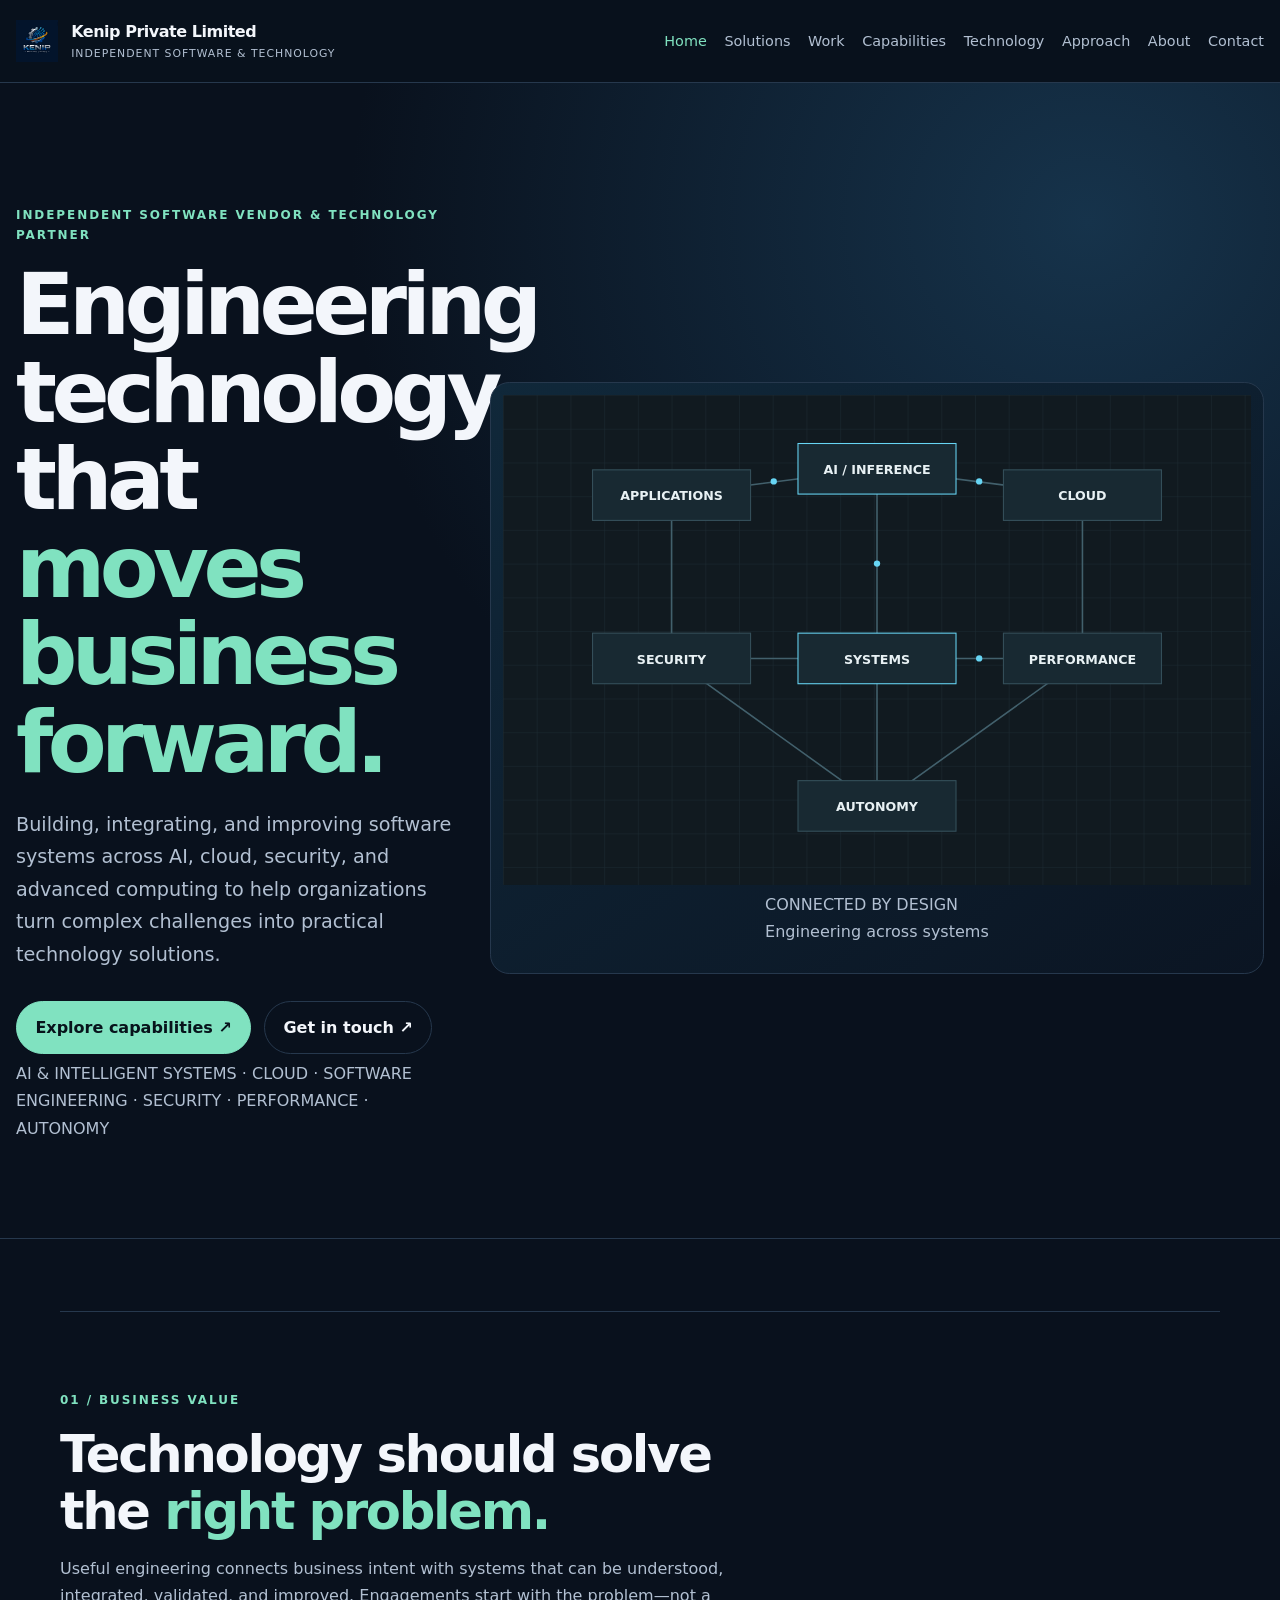
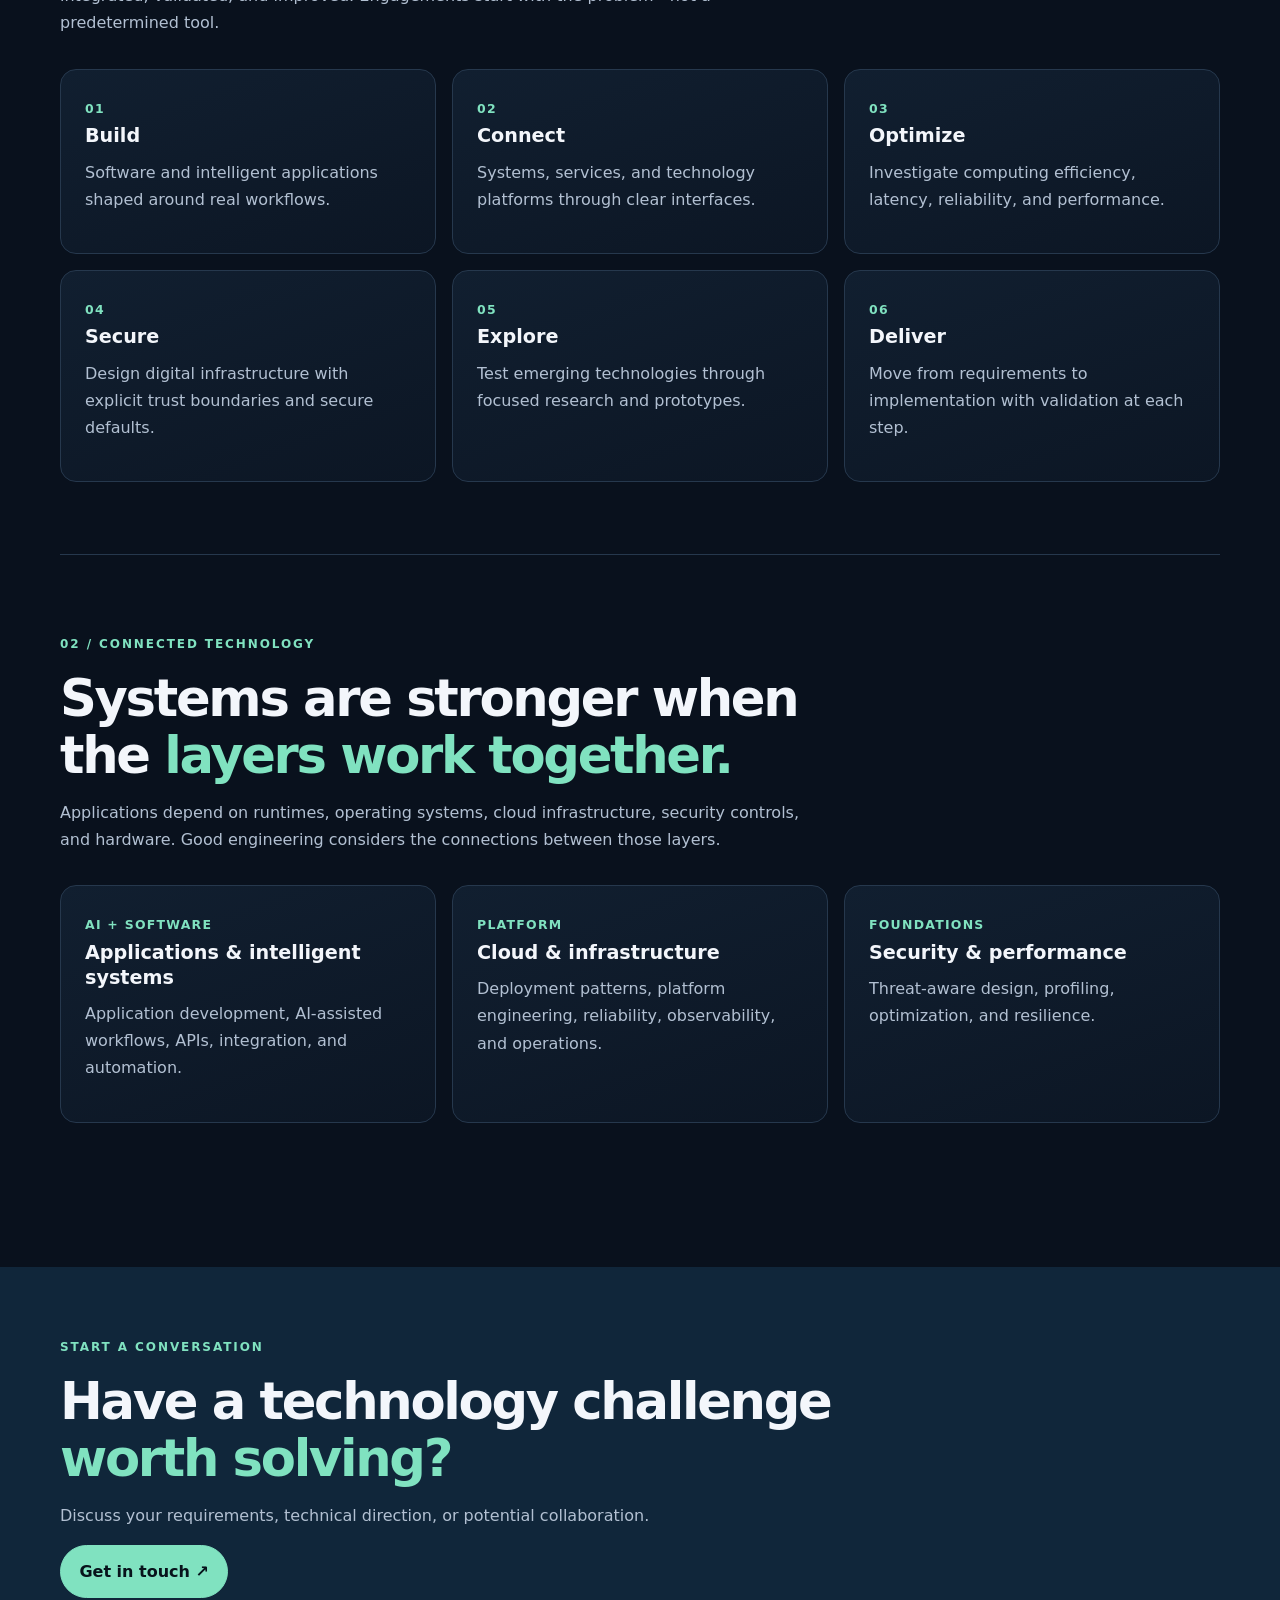
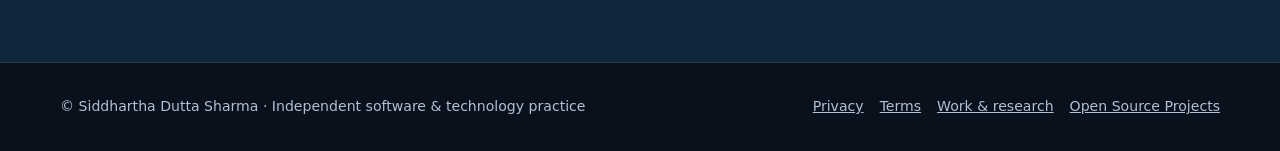
==== commit 5342be62: "Point footer Open Source Projects link to GitHub profile" ====
--- a/index.html
+++ b/index.html
@@ -40,4 +40,4 @@
           <section class="closing"><div class="wrap"><p class="eyebrow">Start a conversation</p><h2>Have a technology challenge <em>worth solving?</em></h2>
             <p class="muted">Discuss your requirements, technical direction, or potential collaboration.</p><a class="button primary" href="/contact/">Get in touch ↗</a></div></section>
         </main><footer class="site-footer"><div class="wrap footer-inner"><span>© Siddhartha Dutta Sharma · Independent software &amp; technology practice</span><div class="footer-links">
-          <a href="/privacy/">Privacy</a><a href="/terms/">Terms</a><a href="/work/">Work &amp; research</a><a href="https://github.com/Sidzeppelin95/Kenip">Kenip Repository</a></div></div></footer></body></html>
+          <a href="/privacy/">Privacy</a><a href="/terms/">Terms</a><a href="/work/">Work &amp; research</a><a href="https://github.com/Sidzeppelin95">Open Source Projects</a></div></div></footer></body></html>
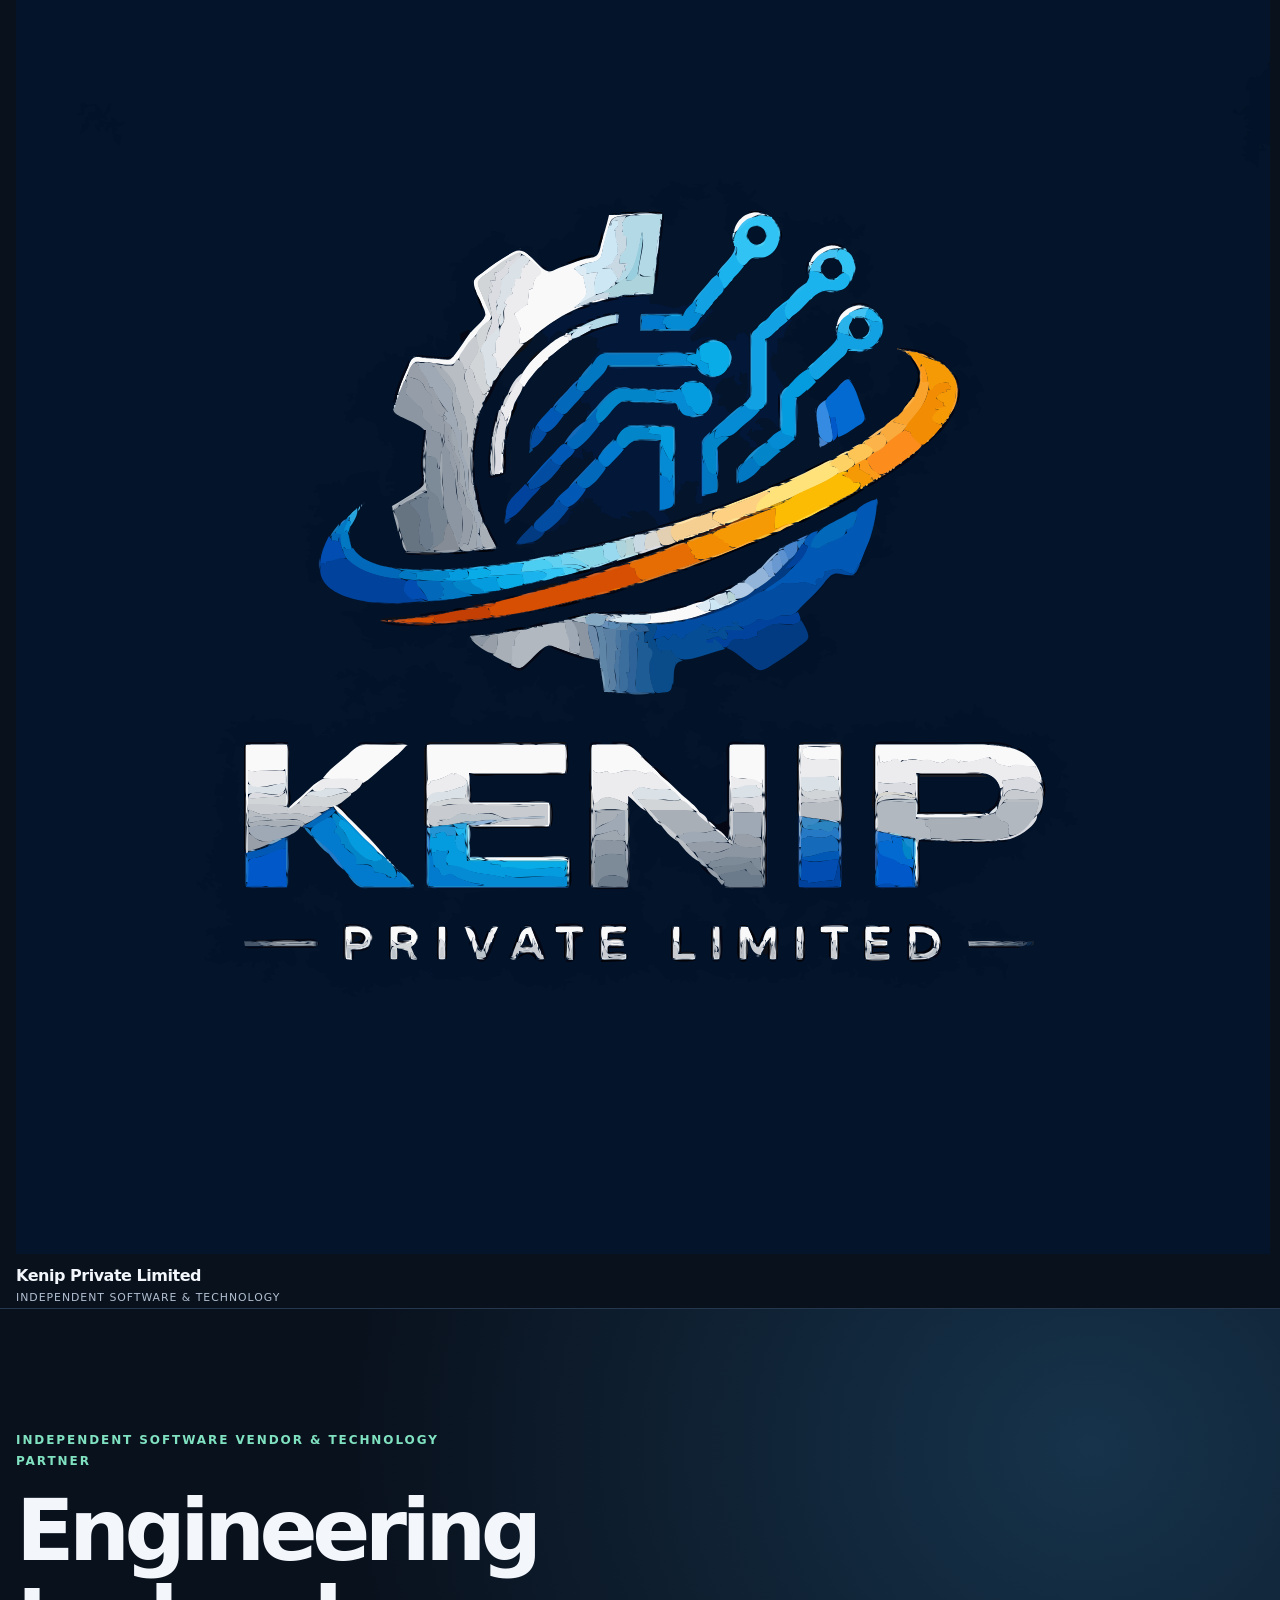
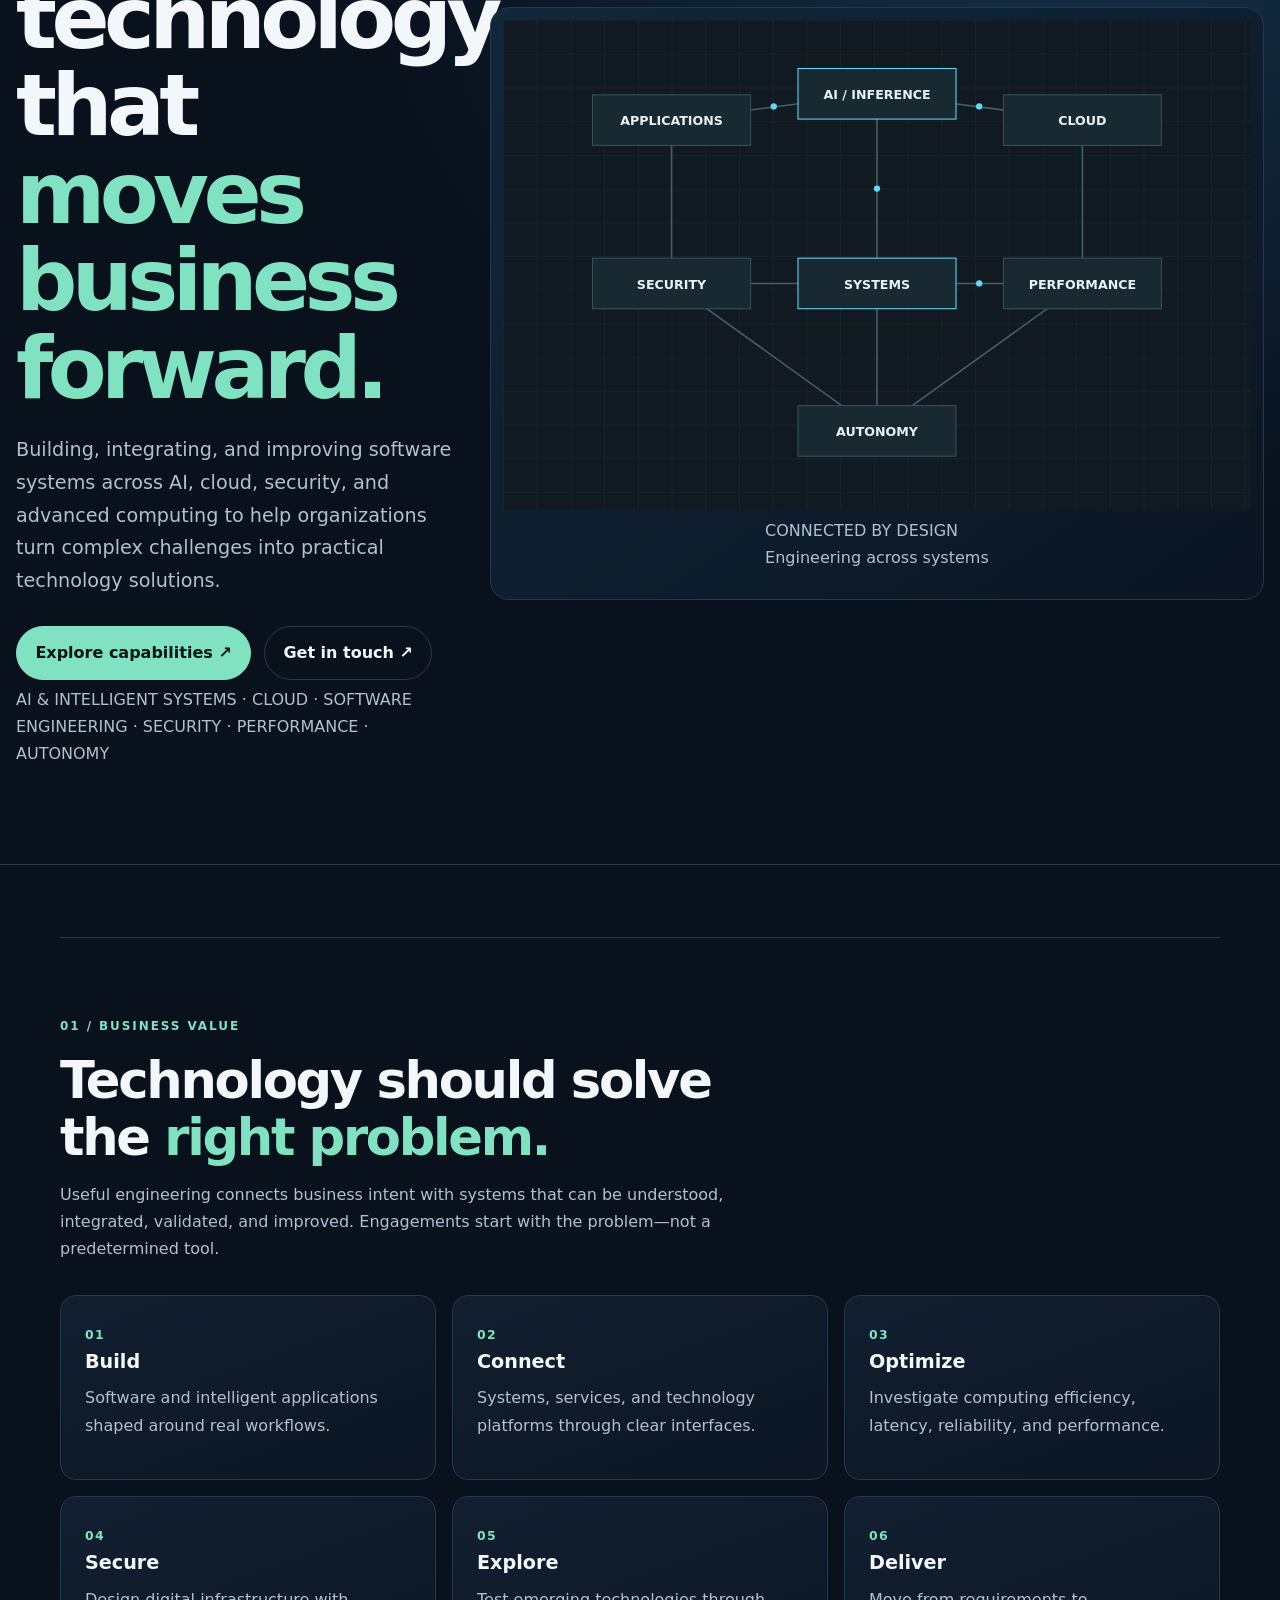
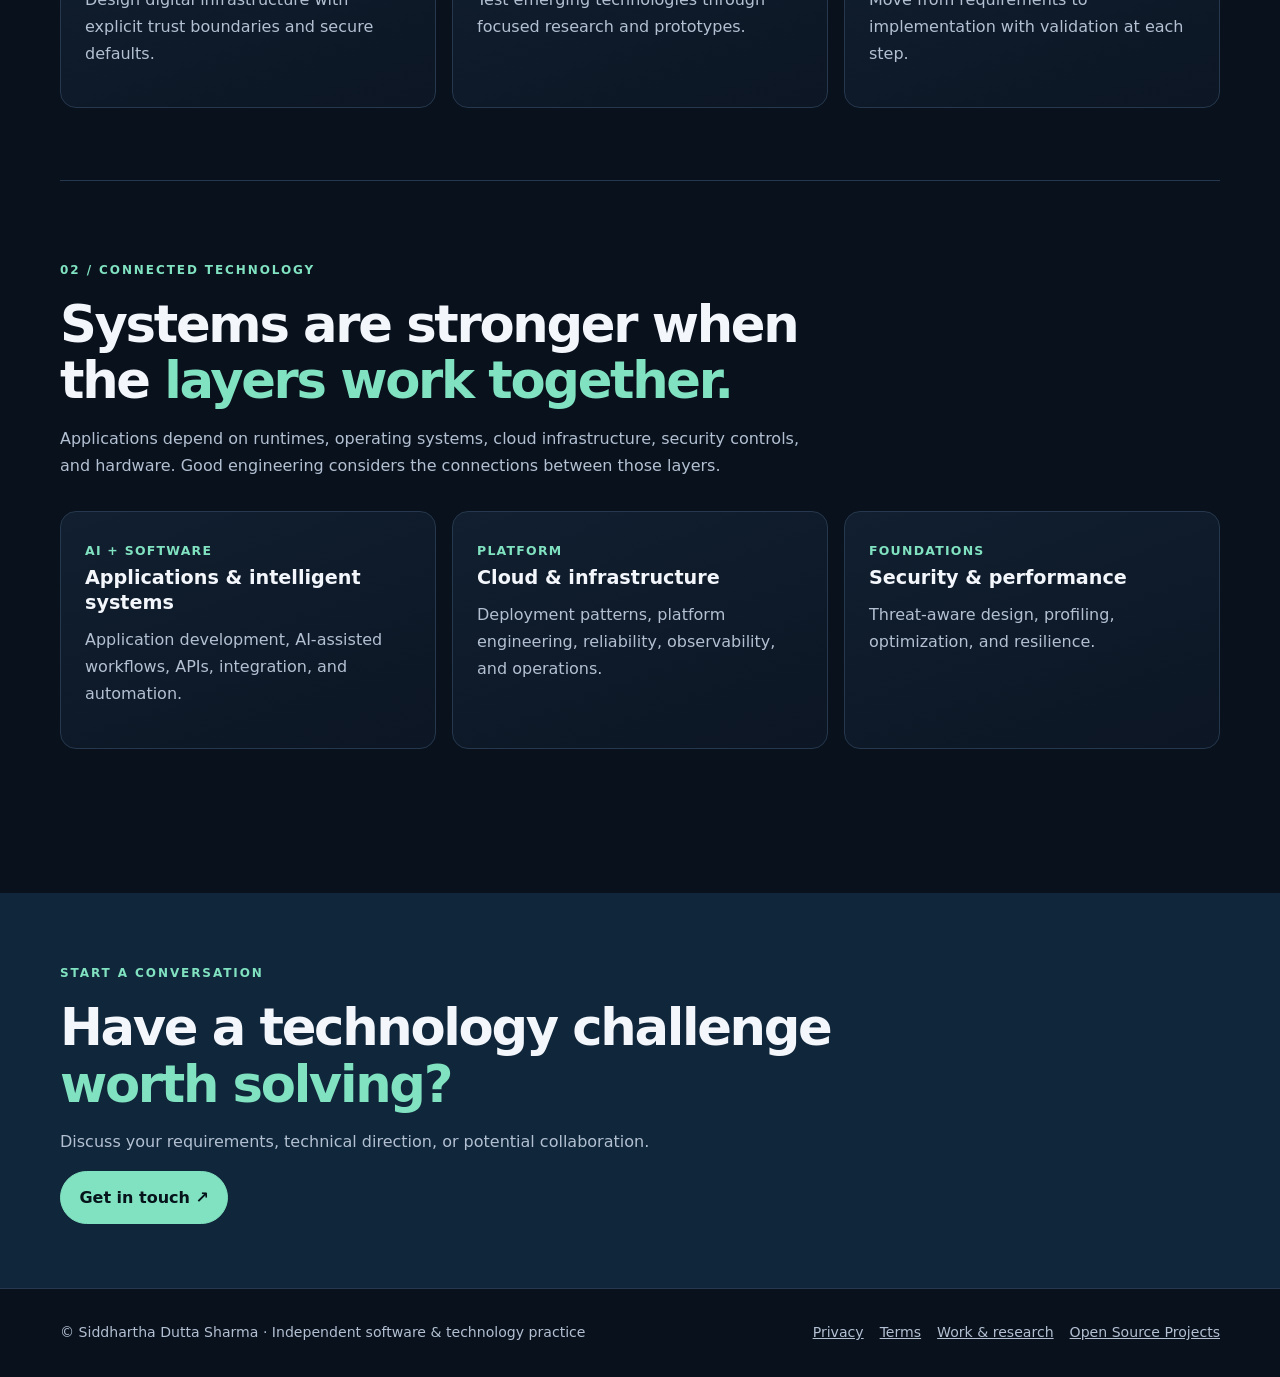
==== commit 310324d9: "Show clickable full-size logo across all site pages" ====
--- a/index.html
+++ b/index.html
@@ -9,8 +9,8 @@
     <meta property="og:description" content="Independent software engineering, technology integration, AI, cloud, security, and systems thinking by Siddhartha Dutta Sharma.">
     <meta property="og:type" content="website">
   </head><body><a class="skip-link" href="#main">Skip to content</a>
-    <header class="site-header"><div class="wrap header-inner"><a class="brand homepage-brand" href="/"><img class="brand-logo" src="/assets/svg/Logo.svg" alt="" aria-hidden="true"><span class="brand-copy">Kenip Private Limited
-      <small>Independent software &amp; technology</small></span></a>
+    <header class="site-header"><div class="wrap header-inner"><div class="brand-group"><a class="brand-logo-link" href="/assets/svg/Logo.svg" target="_blank" rel="noopener" aria-label="View full-size Kenip logo"><img class="brand-logo" src="/assets/svg/Logo.svg" alt="Kenip logo"></a><a class="brand" href="/">Kenip Private Limited
+      <small>Independent software &amp; technology</small></a></div>
       <nav class="nav" aria-label="Main navigation">
         <a href="/" aria-current="page">Home</a>
         <a href="solutions/">Solutions</a><a href="/work/">Work</a>
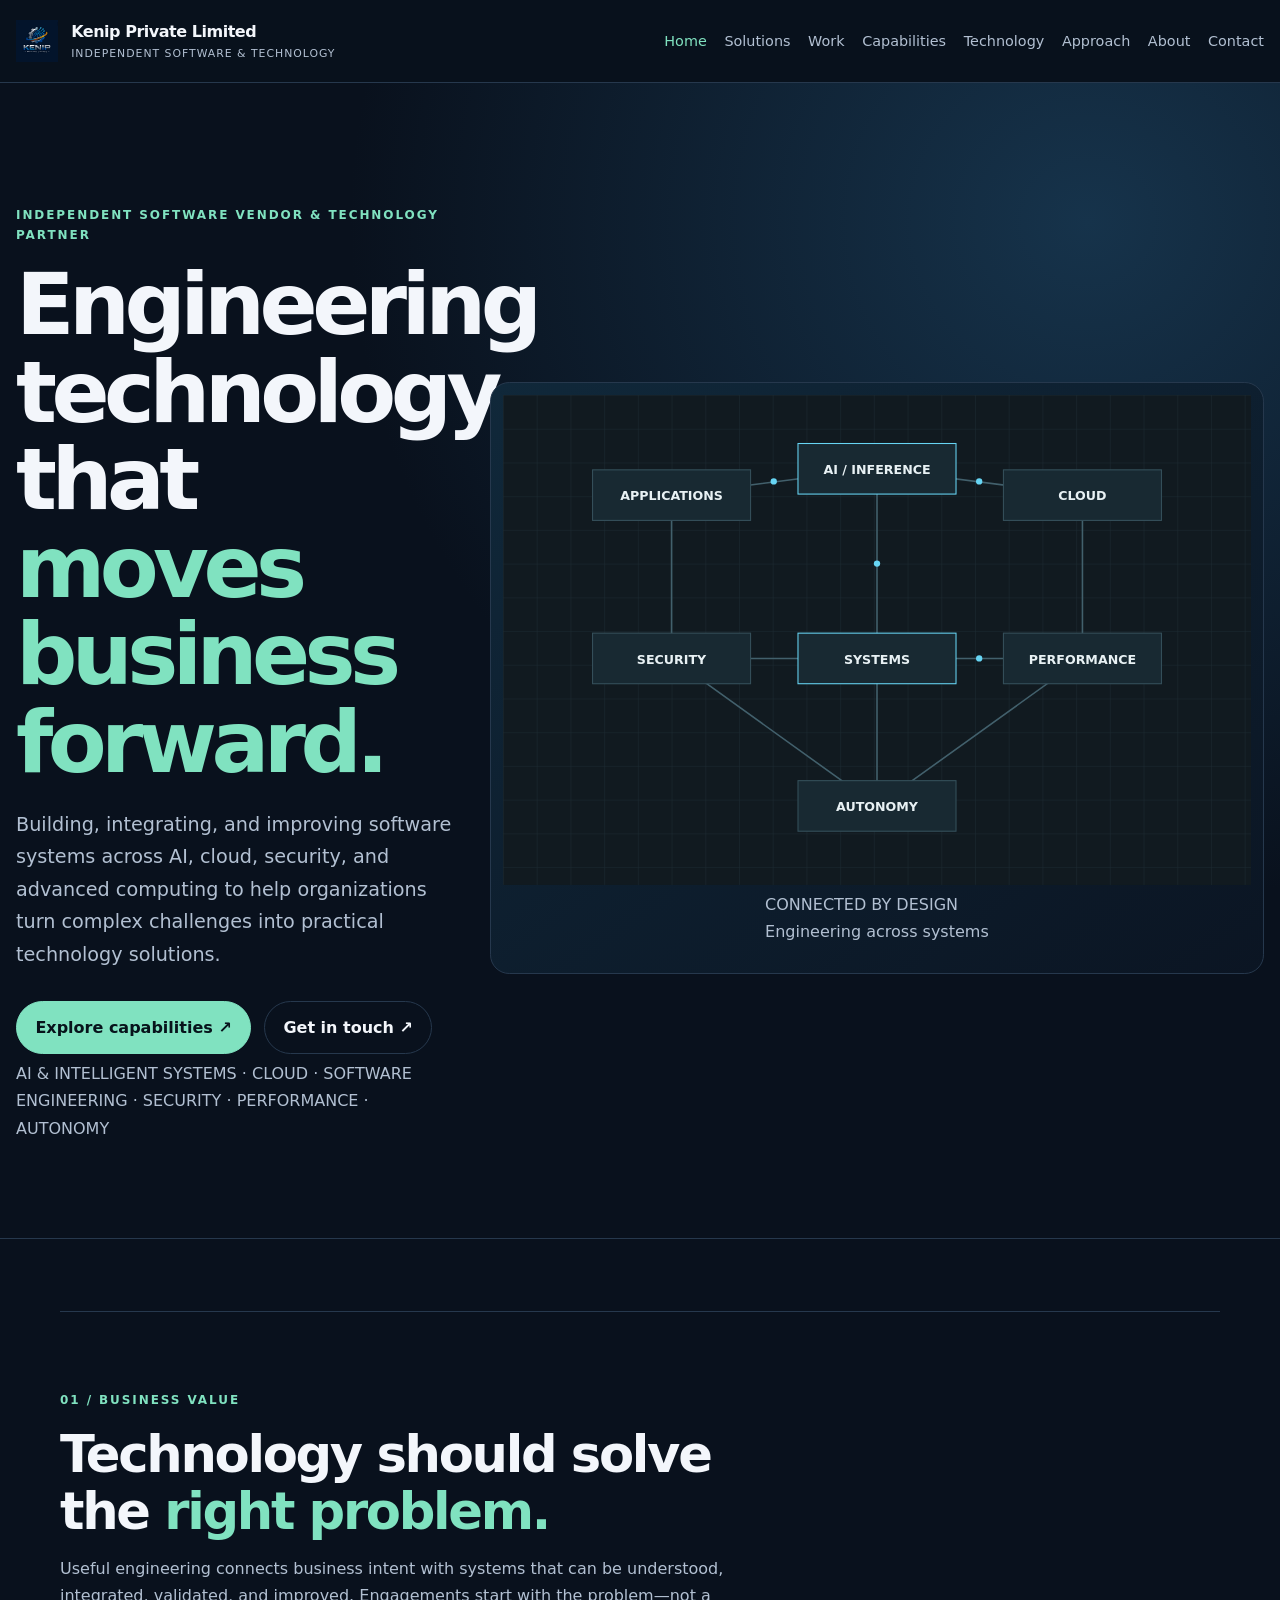
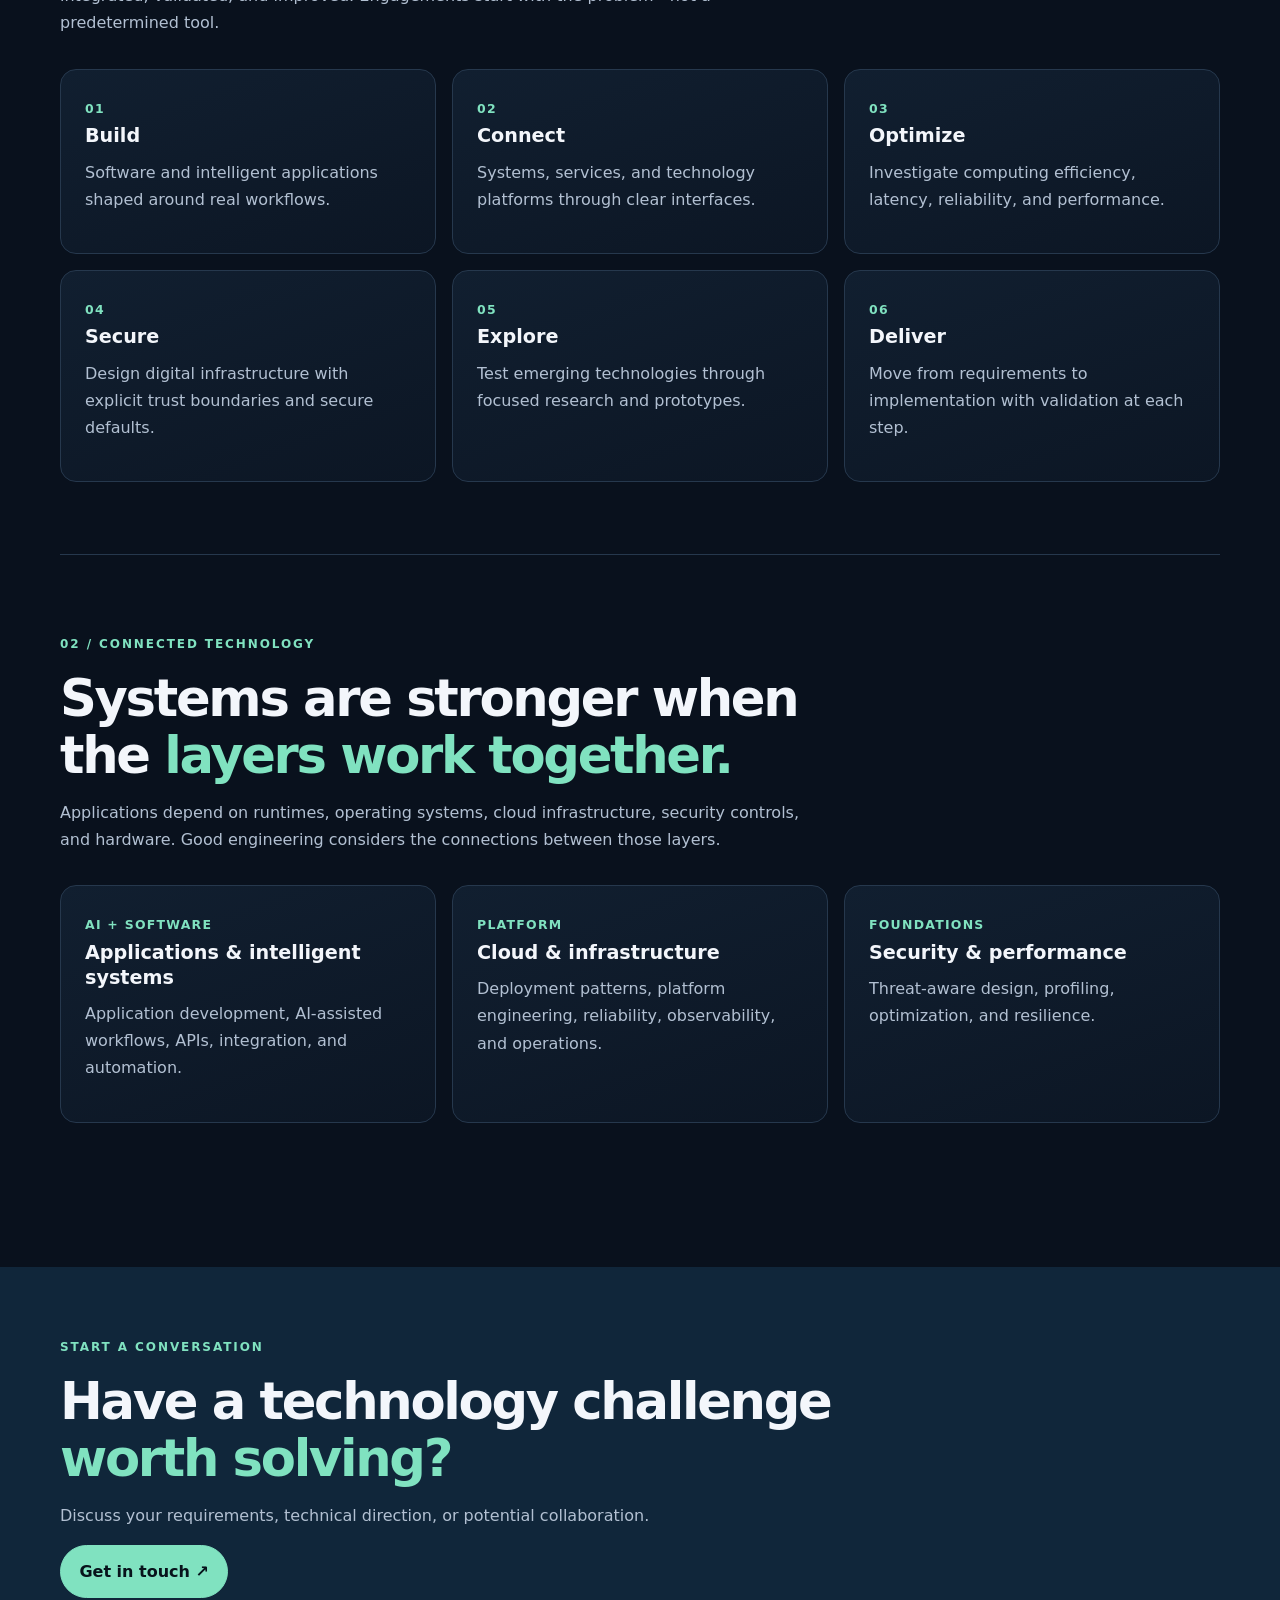
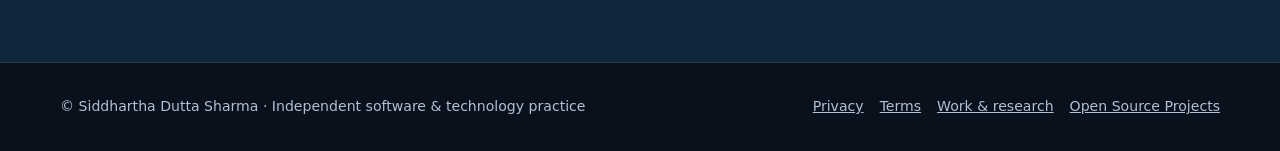
==== commit 7c359f5a: "Open full-size logo in the same tab" ====
--- a/index.html
+++ b/index.html
@@ -9,7 +9,7 @@
     <meta property="og:description" content="Independent software engineering, technology integration, AI, cloud, security, and systems thinking by Siddhartha Dutta Sharma.">
     <meta property="og:type" content="website">
   </head><body><a class="skip-link" href="#main">Skip to content</a>
-    <header class="site-header"><div class="wrap header-inner"><div class="brand-group"><a class="brand-logo-link" href="/assets/svg/Logo.svg" target="_blank" rel="noopener" aria-label="View full-size Kenip logo"><img class="brand-logo" src="/assets/svg/Logo.svg" alt="Kenip logo"></a><a class="brand" href="/">Kenip Private Limited
+    <header class="site-header"><div class="wrap header-inner"><div class="brand-group"><a class="brand-logo-link" href="/assets/svg/Logo.svg" aria-label="View full-size Kenip logo"><img class="brand-logo" src="/assets/svg/Logo.svg" alt="Kenip logo"></a><a class="brand" href="/">Kenip Private Limited
       <small>Independent software &amp; technology</small></a></div>
       <nav class="nav" aria-label="Main navigation">
         <a href="/" aria-current="page">Home</a>
--- a/assets/css/static-site.css
+++ b/assets/css/static-site.css
@@ -1 +1 @@
-:root{color-scheme:dark;--bg:#09111d;--panel:#101d2d;--line:#26384d;--text:#f3f6fb;--muted:#b2c0d2;--accent:#80e2c0;--blue:#9dbdff;--max:1160px}*{box-sizing:border-box}html{scroll-behavior:smooth}body{margin:0;background:var(--bg);color:var(--text);font:16px/1.7 Inter,ui-sans-serif,system-ui,-apple-system,BlinkMacSystemFont,"Segoe UI",sans-serif}a{color:inherit}a:focus-visible{outline:3px solid var(--accent);outline-offset:4px}.skip-link{position:absolute;left:-9999px;top:1rem;background:var(--accent);color:#06131a;padding:.7rem 1rem;z-index:10}.skip-link:focus{left:1rem}.wrap{width:min(calc(100% - 2.5rem),var(--max));margin-inline:auto}.site-header .wrap{width:min(calc(100% - 2rem),1400px)}.hero .wrap{width:min(calc(100% - 2rem),1400px)}.site-header{border-bottom:1px solid var(--line);background:#09111df2}.header-inner{display:flex;align-items:center;justify-content:space-between;gap:2rem;min-height:82px}.brand{text-decoration:none;font-weight:750;letter-spacing:-.03em}.homepage-brand{display:inline-flex;align-items:center;gap:.8rem}.homepage-brand .brand-logo{display:block;width:2.65rem;height:2.65rem;flex:0 0 auto;object-fit:contain}.homepage-brand .brand-copy{display:block}.brand small{display:block;font-size:.68rem;color:var(--muted);font-weight:500;letter-spacing:.09em;text-transform:uppercase}.nav{display:flex;gap:1.1rem;flex-wrap:wrap}.nav a{font-size:.9rem;color:var(--muted);text-decoration:none}.nav a:hover,.nav a[aria-current=page]{color:var(--accent)}.eyebrow{color:var(--accent);font-size:.75rem;font-weight:750;letter-spacing:.16em;text-transform:uppercase}.hero{padding:clamp(4rem,9vw,8rem) 0 5rem;background:radial-gradient(ellipse at 85% 12%,#16334b 0,transparent 48%)}.hero-grid{display:grid;grid-template-columns:minmax(0,.72fr) minmax(0,1.28fr);align-items:center;gap:clamp(1.5rem,3vw,3rem)}.hero h1{font-size:clamp(2.8rem,6.7vw,5.8rem);line-height:1.02;letter-spacing:-.065em;margin:.4rem 0 1.4rem;max-width:850px}.hero h1 em,h2 em{font-style:normal;color:var(--accent)}.lead{font-size:clamp(1.05rem,1.5vw,1.28rem);color:var(--muted);max-width:720px}.hero-art{border:1px solid var(--line);background:linear-gradient(145deg,#10283a,#0b1523);border-radius:1.2rem;padding:clamp(.25rem,1vw,.75rem);min-height:250px;display:grid;place-items:center;min-width:0}.hero-art img{display:block;width:100%;max-width:none;height:auto;max-height:clamp(360px,48vw,680px);object-fit:contain}.actions{display:flex;gap:.8rem;flex-wrap:wrap;margin-top:1.8rem}.button{display:inline-block;text-decoration:none;border:1px solid var(--accent);border-radius:999px;padding:.75rem 1.15rem;font-weight:700}.button.primary{background:var(--accent);color:#07131b}.button.secondary{border-color:var(--line)}.section{padding:4.5rem 0;border-top:1px solid var(--line)}h2{font-size:clamp(2rem,4vw,3.4rem);line-height:1.1;letter-spacing:-.045em;margin:.4rem 0 1rem}h3{font-size:1.2rem;line-height:1.3;margin:.2rem 0 .6rem}p{margin:.4rem 0 1rem}.muted{color:var(--muted)}.section-head{max-width:740px;margin-bottom:2rem}.cards{display:grid;grid-template-columns:repeat(3,minmax(0,1fr));gap:1rem}.card{border:1px solid var(--line);border-radius:1rem;padding:1.5rem;background:linear-gradient(160deg,#111f30,#0c1624)}.card p{color:var(--muted)}.number{color:var(--accent);font-size:.78rem;letter-spacing:.1em;font-weight:750}.text-link{color:var(--accent);text-decoration-thickness:1px;text-underline-offset:4px}.list{display:grid;gap:1rem;padding:0;list-style:none}.list li{padding:1.1rem 1.3rem;border-left:2px solid var(--accent);background:#0d1928}.closing{padding:4rem 0;background:#10263a}.closing h2{max-width:800px}.site-footer{border-top:1px solid var(--line);padding:2rem 0;color:var(--muted);font-size:.88rem}.footer-inner{display:flex;justify-content:space-between;gap:1rem;flex-wrap:wrap}.footer-links{display:flex;gap:1rem;flex-wrap:wrap}.footer-links a{color:var(--muted)}.prose{max-width:820px}.prose h2{font-size:1.8rem;margin-top:2.5rem}.breadcrumb{color:var(--muted);font-size:.9rem;margin-bottom:1.2rem}.pill{display:inline-block;border:1px solid var(--line);border-radius:99px;padding:.25rem .65rem;margin:.25rem .25rem 0 0;color:var(--muted);font-size:.82rem}@media(max-width:850px){.hero-grid{grid-template-columns:1fr}.hero-art{min-height:190px}.cards{grid-template-columns:repeat(2,minmax(0,1fr))}.header-inner{align-items:flex-start;flex-direction:column;padding:1rem 0;gap:.8rem}.nav{gap:.7rem 1rem}}@media(max-width:560px){.wrap{width:min(calc(100% - 1.5rem),var(--max))}.cards{grid-template-columns:1fr}.hero{padding-top:3.5rem}.nav a{font-size:.82rem}.section{padding:3.2rem 0}}@media(prefers-reduced-motion:reduce){html{scroll-behavior:auto}}+:root{color-scheme:dark;--bg:#09111d;--panel:#101d2d;--line:#26384d;--text:#f3f6fb;--muted:#b2c0d2;--accent:#80e2c0;--blue:#9dbdff;--max:1160px}*{box-sizing:border-box}html{scroll-behavior:smooth}body{margin:0;background:var(--bg);color:var(--text);font:16px/1.7 Inter,ui-sans-serif,system-ui,-apple-system,BlinkMacSystemFont,"Segoe UI",sans-serif}a{color:inherit}a:focus-visible{outline:3px solid var(--accent);outline-offset:4px}.skip-link{position:absolute;left:-9999px;top:1rem;background:var(--accent);color:#06131a;padding:.7rem 1rem;z-index:10}.skip-link:focus{left:1rem}.wrap{width:min(calc(100% - 2.5rem),var(--max));margin-inline:auto}.site-header .wrap{width:min(calc(100% - 2rem),1400px)}.hero .wrap{width:min(calc(100% - 2rem),1400px)}.site-header{border-bottom:1px solid var(--line);background:#09111df2}.header-inner{display:flex;align-items:center;justify-content:space-between;gap:2rem;min-height:82px}.brand-group{display:flex;align-items:center;gap:.8rem;flex:0 0 auto}.brand{text-decoration:none;font-weight:750;letter-spacing:-.03em}.brand-logo-link{display:inline-flex;align-items:center;justify-content:center;flex:0 0 auto;border-radius:.25rem}.brand-logo{display:block;width:2.65rem;height:2.65rem;object-fit:contain;transition:transform .18s ease}.brand-logo-link:hover .brand-logo{transform:scale(1.04)}.brand small{display:block;font-size:.68rem;color:var(--muted);font-weight:500;letter-spacing:.09em;text-transform:uppercase}.nav{display:flex;gap:1.1rem;flex-wrap:wrap}.nav a{font-size:.9rem;color:var(--muted);text-decoration:none}.nav a:hover,.nav a[aria-current=page]{color:var(--accent)}.eyebrow{color:var(--accent);font-size:.75rem;font-weight:750;letter-spacing:.16em;text-transform:uppercase}.hero{padding:clamp(4rem,9vw,8rem) 0 5rem;background:radial-gradient(ellipse at 85% 12%,#16334b 0,transparent 48%)}.hero-grid{display:grid;grid-template-columns:minmax(0,.72fr) minmax(0,1.28fr);align-items:center;gap:clamp(1.5rem,3vw,3rem)}.hero h1{font-size:clamp(2.8rem,6.7vw,5.8rem);line-height:1.02;letter-spacing:-.065em;margin:.4rem 0 1.4rem;max-width:850px}.hero h1 em,h2 em{font-style:normal;color:var(--accent)}.lead{font-size:clamp(1.05rem,1.5vw,1.28rem);color:var(--muted);max-width:720px}.hero-art{border:1px solid var(--line);background:linear-gradient(145deg,#10283a,#0b1523);border-radius:1.2rem;padding:clamp(.25rem,1vw,.75rem);min-height:250px;display:grid;place-items:center;min-width:0}.hero-art img{display:block;width:100%;max-width:none;height:auto;max-height:clamp(360px,48vw,680px);object-fit:contain}.actions{display:flex;gap:.8rem;flex-wrap:wrap;margin-top:1.8rem}.button{display:inline-block;text-decoration:none;border:1px solid var(--accent);border-radius:999px;padding:.75rem 1.15rem;font-weight:700}.button.primary{background:var(--accent);color:#07131b}.button.secondary{border-color:var(--line)}.section{padding:4.5rem 0;border-top:1px solid var(--line)}h2{font-size:clamp(2rem,4vw,3.4rem);line-height:1.1;letter-spacing:-.045em;margin:.4rem 0 1rem}h3{font-size:1.2rem;line-height:1.3;margin:.2rem 0 .6rem}p{margin:.4rem 0 1rem}.muted{color:var(--muted)}.section-head{max-width:740px;margin-bottom:2rem}.cards{display:grid;grid-template-columns:repeat(3,minmax(0,1fr));gap:1rem}.card{border:1px solid var(--line);border-radius:1rem;padding:1.5rem;background:linear-gradient(160deg,#111f30,#0c1624)}.card p{color:var(--muted)}.number{color:var(--accent);font-size:.78rem;letter-spacing:.1em;font-weight:750}.text-link{color:var(--accent);text-decoration-thickness:1px;text-underline-offset:4px}.list{display:grid;gap:1rem;padding:0;list-style:none}.list li{padding:1.1rem 1.3rem;border-left:2px solid var(--accent);background:#0d1928}.closing{padding:4rem 0;background:#10263a}.closing h2{max-width:800px}.site-footer{border-top:1px solid var(--line);padding:2rem 0;color:var(--muted);font-size:.88rem}.footer-inner{display:flex;justify-content:space-between;gap:1rem;flex-wrap:wrap}.footer-links{display:flex;gap:1rem;flex-wrap:wrap}.footer-links a{color:var(--muted)}.prose{max-width:820px}.prose h2{font-size:1.8rem;margin-top:2.5rem}.breadcrumb{color:var(--muted);font-size:.9rem;margin-bottom:1.2rem}.pill{display:inline-block;border:1px solid var(--line);border-radius:99px;padding:.25rem .65rem;margin:.25rem .25rem 0 0;color:var(--muted);font-size:.82rem}@media(max-width:850px){.hero-grid{grid-template-columns:1fr}.hero-art{min-height:190px}.cards{grid-template-columns:repeat(2,minmax(0,1fr))}.header-inner{align-items:flex-start;flex-direction:column;padding:1rem 0;gap:.8rem}.nav{gap:.7rem 1rem}}@media(max-width:560px){.wrap{width:min(calc(100% - 1.5rem),var(--max))}.cards{grid-template-columns:1fr}.hero{padding-top:3.5rem}.nav a{font-size:.82rem}.section{padding:3.2rem 0}}@media(prefers-reduced-motion:reduce){html{scroll-behavior:auto}}
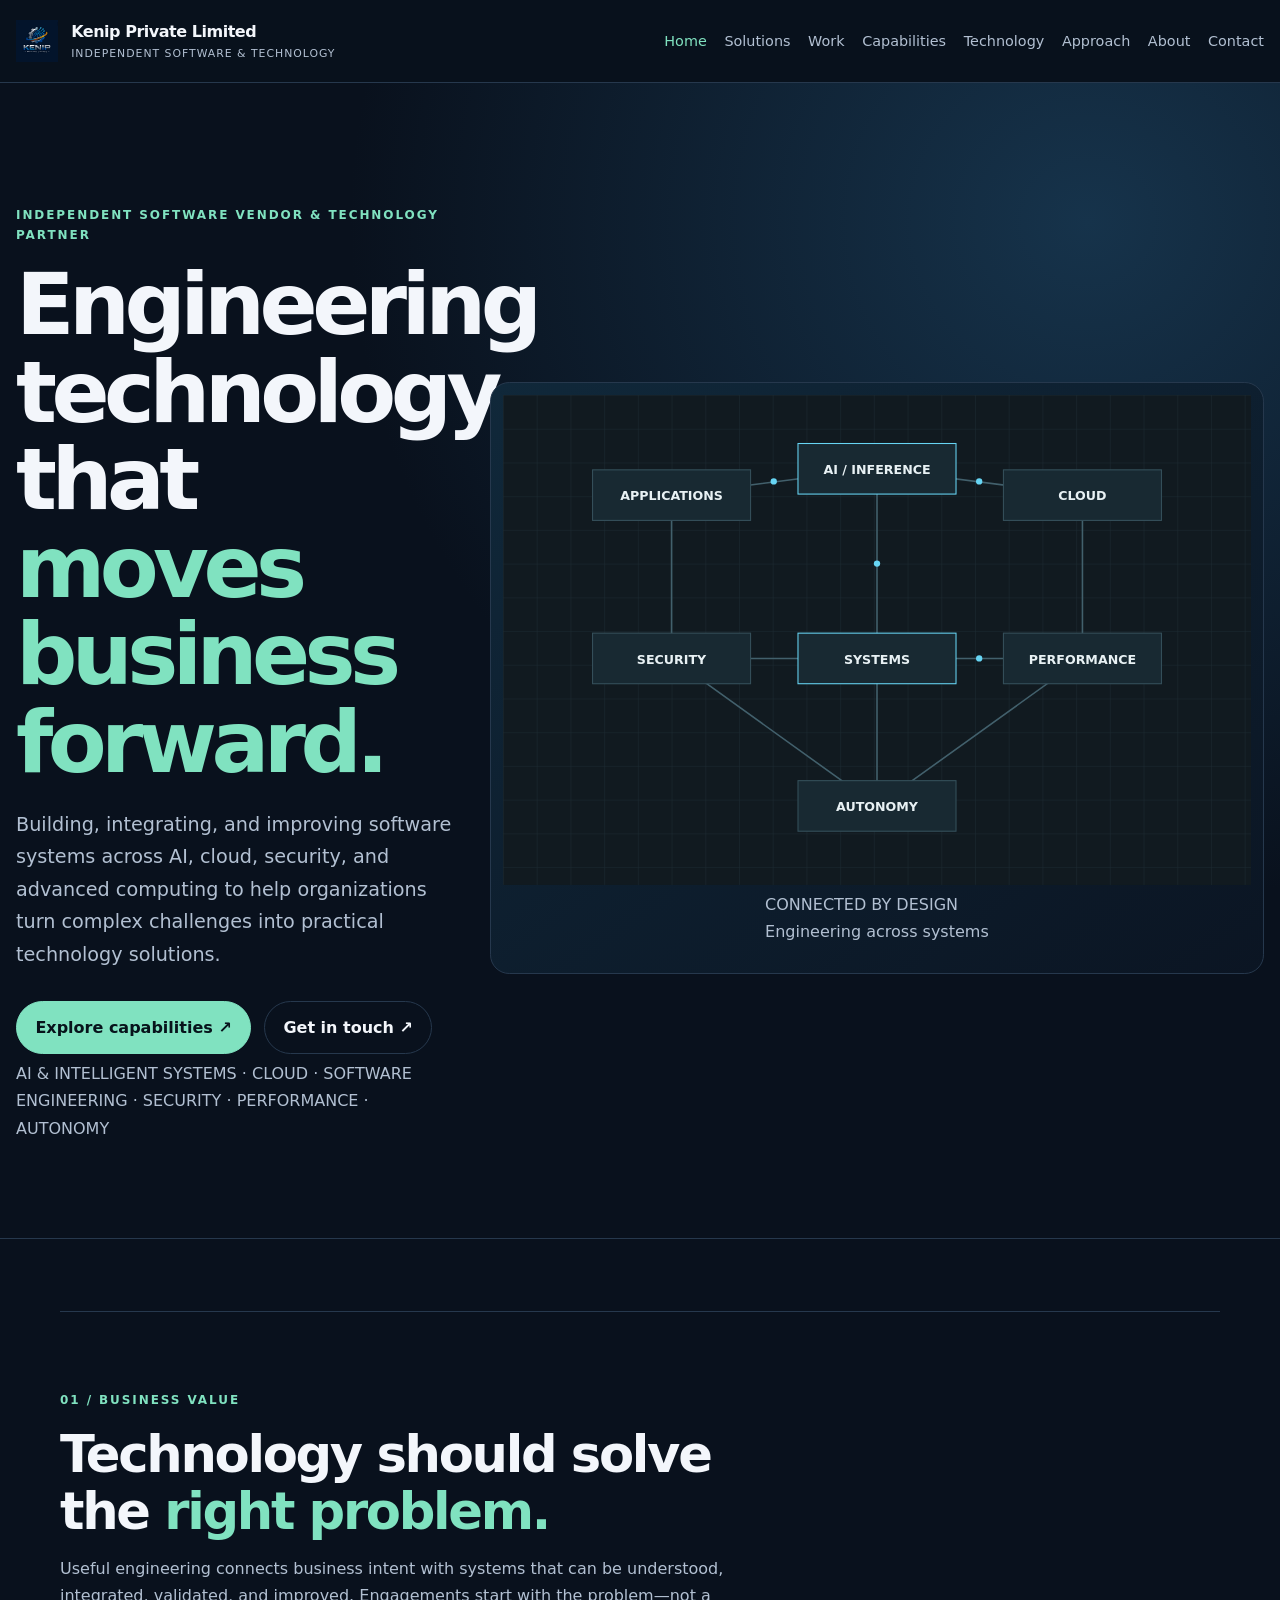
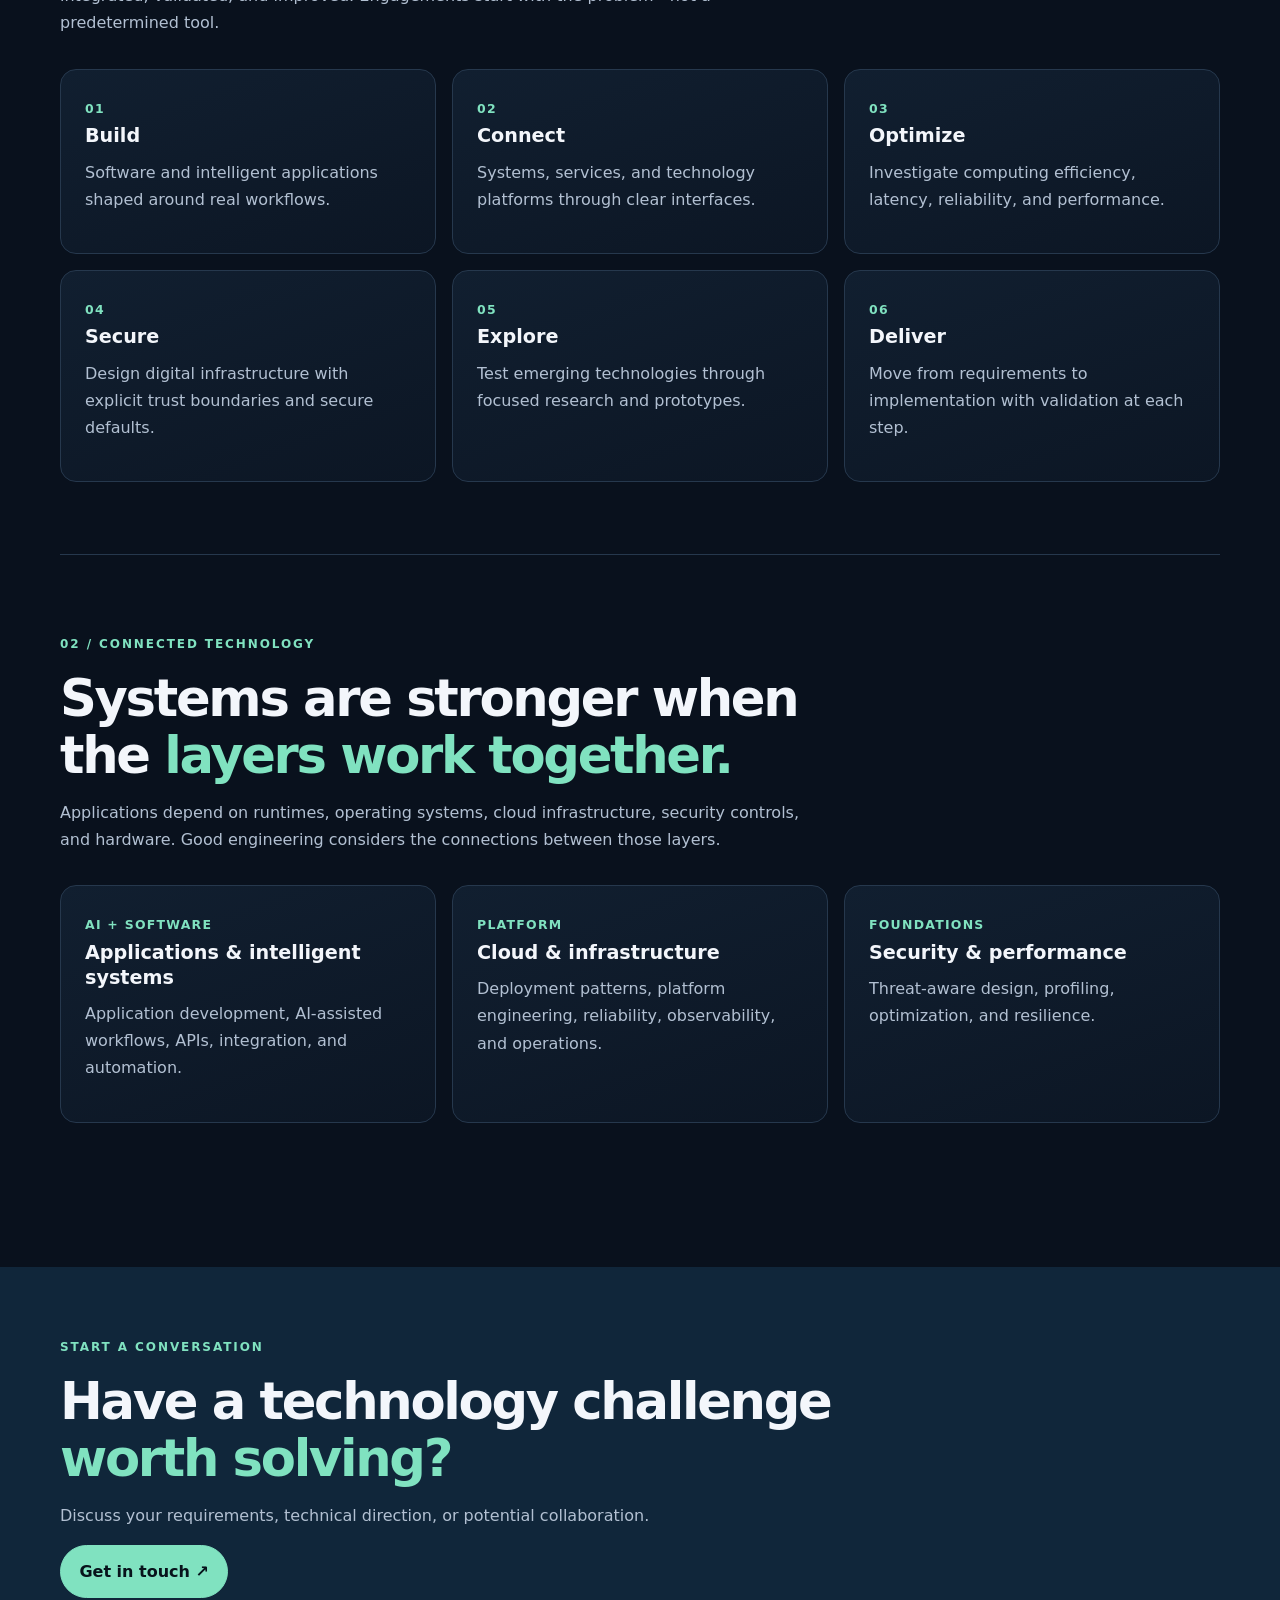
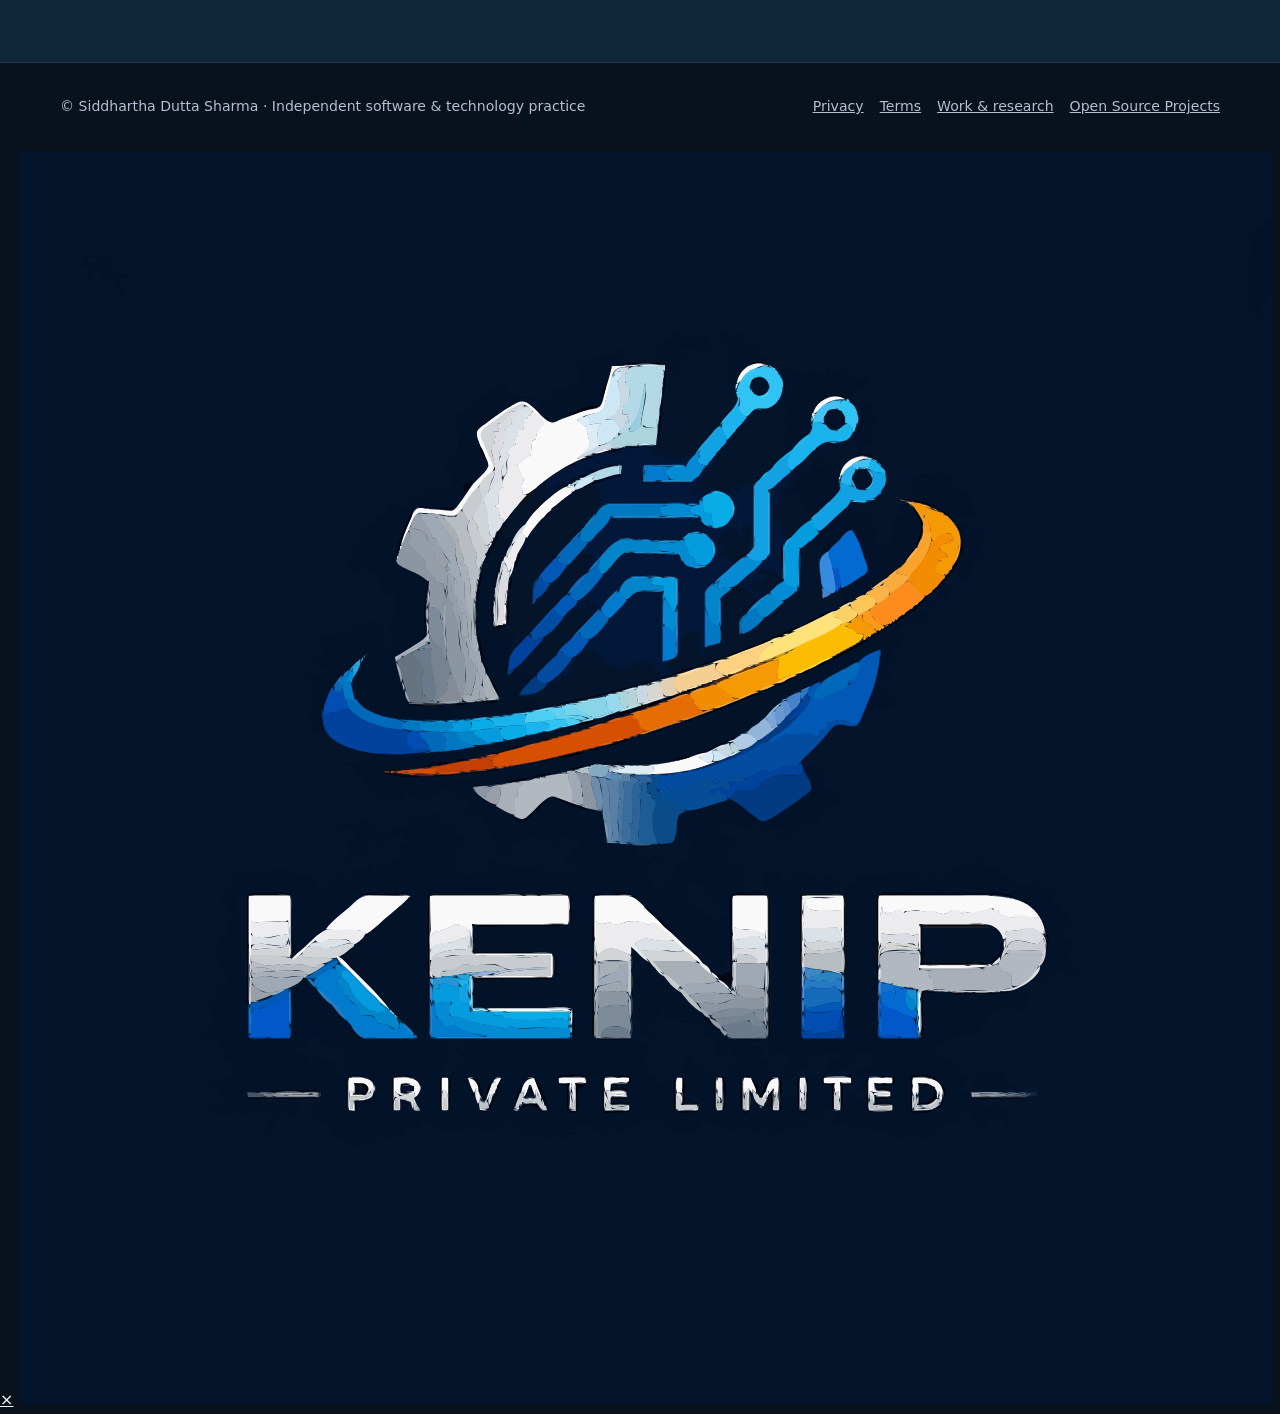
==== commit e315669a: "Add same-page logo lightbox to static page" ====
--- a/index.html
+++ b/index.html
@@ -9,7 +9,7 @@
     <meta property="og:description" content="Independent software engineering, technology integration, AI, cloud, security, and systems thinking by Siddhartha Dutta Sharma.">
     <meta property="og:type" content="website">
   </head><body><a class="skip-link" href="#main">Skip to content</a>
-    <header class="site-header"><div class="wrap header-inner"><div class="brand-group"><a class="brand-logo-link" href="/assets/svg/Logo.svg" aria-label="View full-size Kenip logo"><img class="brand-logo" src="/assets/svg/Logo.svg" alt="Kenip logo"></a><a class="brand" href="/">Kenip Private Limited
+    <header class="site-header"><div class="wrap header-inner"><div class="brand-group"><a class="brand-logo-link" href="#logo-preview" aria-label="Expand Kenip logo"><img class="brand-logo" src="/assets/svg/Logo.svg" alt="Kenip logo"></a><a class="brand" href="/">Kenip Private Limited
       <small>Independent software &amp; technology</small></a></div>
       <nav class="nav" aria-label="Main navigation">
         <a href="/" aria-current="page">Home</a>
@@ -40,4 +40,11 @@
           <section class="closing"><div class="wrap"><p class="eyebrow">Start a conversation</p><h2>Have a technology challenge <em>worth solving?</em></h2>
             <p class="muted">Discuss your requirements, technical direction, or potential collaboration.</p><a class="button primary" href="/contact/">Get in touch ↗</a></div></section>
         </main><footer class="site-footer"><div class="wrap footer-inner"><span>© Siddhartha Dutta Sharma · Independent software &amp; technology practice</span><div class="footer-links">
-          <a href="/privacy/">Privacy</a><a href="/terms/">Terms</a><a href="/work/">Work &amp; research</a><a href="https://github.com/Sidzeppelin95">Open Source Projects</a></div></div></footer></body></html>
+          <a href="/privacy/">Privacy</a><a href="/terms/">Terms</a><a href="/work/">Work &amp; research</a><a href="https://github.com/Sidzeppelin95">Open Source Projects</a></div></div></footer><div id="logo-preview" class="logo-preview" role="dialog" aria-modal="true" aria-label="Expanded Kenip logo">
+  <a class="logo-preview-backdrop" href="#main" aria-label="Close expanded logo"></a>
+  <div class="logo-preview-content">
+    <a class="logo-preview-close" href="#main" aria-label="Close expanded logo">×</a>
+    <img src="/assets/svg/Logo.svg" alt="Kenip logo, expanded">
+  </div>
+</div>
+</body></html>
